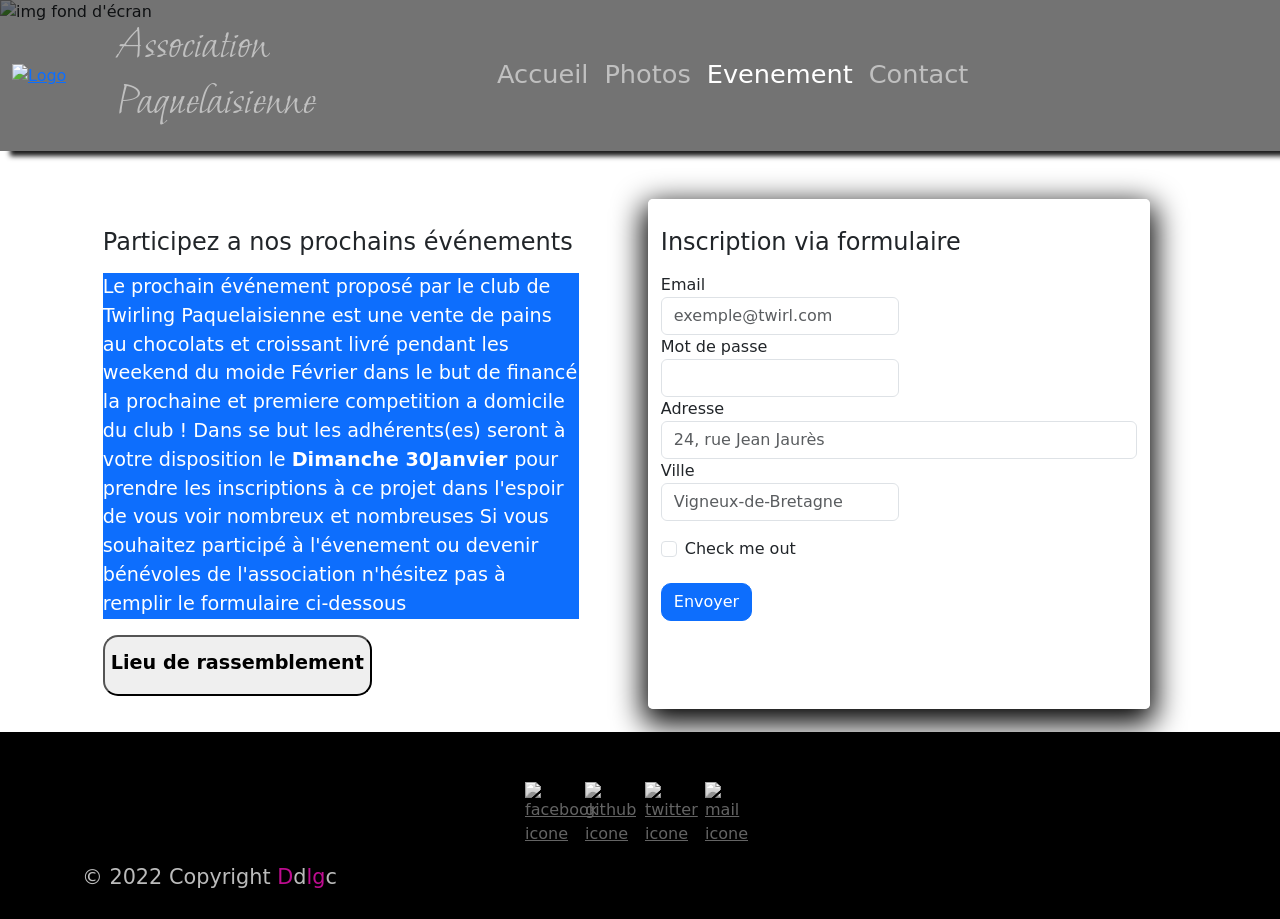
==== event.html @ 82bed1be "fix: link nav on different pages" ====
<!DOCTYPE html>
<html lang="fr">
<head>
    <meta charset="UTF-8">
    <meta http-equiv="X-UA-Compatible" content="IE=edge">
    <meta name="viewport" content="width=device-width, initial-scale=1.0">
    <link rel="stylesheet" href="style.css">
    <link rel="stylesheet" href="https://cdn.jsdelivr.net/npm/bootstrap@5.1.3/dist/css/bootstrap.min.css" integrity="sha384-1BmE4kWBq78iYhFldvKuhfTAU6auU8tT94WrHftjDbrCEXSU1oBoqyl2QvZ6jIW3" crossorigin="anonymous">
    <meta name="description" content="Site de l'association de Twirling Paqulaisienne, page évenement (Pour en savoir plus rejoignez-nous)">
    <title>Evenement Twirling Paquelaisienne</title>
</head>
<body><img src="./img/pexels-creative-house-12343 .jpg" class="imgFond" alt="img fond d'écran"> 

    <!--//////////////////////////NAVBAR//////////////////////////////////////  -->
  
<nav class="navbar navbar-expand-lg navbar-dark ">
  <div class="container-fluid">
      <a class="logo" href="index.html"><img src="./img/logo sans fond.png" width="75" height="75" alt="Logo" class="logo"></a>
      <div class="titre-nav col-4 ms-1">
        <h1 class="navbar-text">Association <br>Paquelaisienne</h1>
      </div>
          <button class="navbar-toggler" type="button" data-bs-toggle="collapse"  data-bs-target="#navbarNav" aria-controls="navbarNav" aria-expanded="false"aria-label="Toggle navigation">
        <span class="navbar-toggler-icon"></span> 
      </button>
      <div class="collapse navbar-collapse" id="navbarNav">
        <ul class="navbar-nav">
          <li class="nav-item">
            <a class="nav-link " aria-current="page" href="index.html">Accueil</a>
          </li>
          <li class="nav-item">
            <a class="nav-link " id="Photos" href="photos.html">Photos</a>
          </li>
          <li class="nav-item ">
            <a id="Evenement" class="nav-link active" href="event.html">Evenement</a>
          </li>
          <li class="nav-item">
            <a id="contact" href="#footer" data-after="Contact" class="nav-link">Contact</a>
          </li>
        </ul>
      </div>
  </div>
</nav>

    <!--/////////////////////////////DOUBLE CARD////////////////////////////////-->
    <!-- /////////////////////  CARD EVENT  //////////////////// -->

<div class="container">
  <div class="col card-right mt-5 mb-5">
    <h4 class="article d-flex mt-3 mb-3">Participez a nos prochains événements</h4>
    <p class="text-event">Le prochain événement proposé par le club de Twirling Paquelaisienne est une vente de pains au chocolats et croissant livré pendant les weekend du moide Février dans le but de financé la prochaine et premiere competition a domicile du club ! 
    Dans se but les adhérents(es) seront à votre disposition le <strong>Dimanche 30Janvier </strong> pour prendre les inscriptions à ce projet dans l'espoir de vous voir nombreux et nombreuses
    Si vous souhaitez participé  à l'évenement ou devenir bénévoles de l'association n'hésitez pas à remplir le formulaire ci-dessous </p>
    <button class="btn-carte"><a href="https://goo.gl/maps/pxhKuz7i8HqhYWy87"><p>
      Lieu de rassemblement</p></a></button>
  </div>
  
      <!-- /////////////////////  CARD FORMULAIRE  //////////////////// -->

  <card class="col card-form m-5 pb-5">
    <form name="contact" method="POST" data-netlify="true">
      <h4 class="article-form d-flex mt-3 mb-3">Inscription via formulaire</h4>
      <div class="form-row">
        <div class="form-group col-md-6">
        <label for="inputEmail">Email</label>
        <input type="email" class="form-control" id="inputEmail" placeholder="exemple@twirl.com">
      </div>
      <div class="form-group col-md-6">
        <label for="inputPassword">Mot de passe</label>
        <input type="password" class="form-control" id="inputPassword">
      </div>
    </div>
    <div class="form-group">
      <label for="inputAddress">Adresse</label>
      <input type="text" class="form-control" id="inputAddress" placeholder="24, rue Jean Jaurès">
    </div>
    <div class="form-row">
      <div class="form-group col-md-6">
        <label for="inputCity">Ville</label>
        <input type="text" class="form-control mb-3" id="inputCity" placeholder="Vigneux-de-Bretagne">
      </div>
    </div>
    <div class="form-group">
      <div class="form-check">
        <input class="form-check-input" type="checkbox" id="gridCheck">
        <label class="form-check-label" for="gridCheck">
          Check me out
        </label>
      </div>
    </div>
    <button type="submit" class="btn btn-primary">Envoyer</button>
  </form>
</card>
</div>
  
 <!--////////////////////////////// FOOTER /////////////////////////////// -->

<section id="footer">
  <div class="footer container">
    <div class="social-icon ">
        <div class="social-item">
            <a target="_blank" href="https://www.facebook.com/twirlingvigneux"><img src="https://img.icons8.com/bubbles/50/000000/facebook.png" alt="facebook icone"/></a>
        </div>
        <div class="social-item">
            <a target="_blank" href="https://github.com/DdLgc"><img src="https://img.icons8.com/color/48/000000/github--v1.png" alt="github icone"/></a>
        </div>
        <div class="social-item">
            <a href="#"><img src="./img/icons8-twitter-entouré-50.png" alt="twitter icone"/></a>
        </div>
        <div class="social-item">
            <a href="mailto:passiontwirling.vp@gmail.com"><span></span><img src="./img/icons8-mail-50.png" alt="mail icone"/></a>
        </div>
      </div class="copyright">
      <p> © 2022 Copyright <span>D</span>d<span>lg</span>c </p>
    </div>
  </div>
</section>

    <!-- bootstrap JS  -->
  <script src="https://cdn.jsdelivr.net/npm/bootstrap@5.1.3/dist/js/bootstrap.bundle.min.js" integrity="sha384-ka7Sk0Gln4gmtz2MlQnikT1wXgYsOg+OMhuP+IlRH9sENBO0LRn5q+8nbTov4+1p" crossorigin="anonymous"></script>
  <noscript>Attention votre javascript est désactivé, le site ne pourra pas fonctionner correctement</noscript>
</body>
</html>
---- style.css ----
@import url("https://fonts.googleapis.com/css2?family=Montserrat&display=swap");
@import url("https://fonts.googleapis.com/css2?family=Moon+Dance&display=swap");

:root {
  --color1: rgba(255, 255, 255, 0.733);
  --color2: rgba(213, 14, 162, 0.89);
  --color3: rgba(213, 14, 162, 0.08);
  --color4: black;
  --color5: linear-gradient(
    225deg,
    rgba(213, 14, 162, 0.0536415249693627) 0%,
    rgba(213, 14, 162, 1) 46%,
    rgba(213, 14, 162, 0) 100%
  );
}
html {
  height: 100%;
  padding: 0;
  margin: 0;
}
body {
  box-sizing: border-box;
  list-style: none;
  text-decoration: none;
  height: 100vh;
  min-height: 100%;
}
nav {
  height: auto;
  color: aliceblue;
  background-color: rgba(0, 0, 0, 0.55);
  box-shadow: 10px 5px 5px rgba(0, 0, 0, 0.9);
}
h1.navbar-text {
  padding-left: 1em;
  align-items: center;
  font-family: "moon dance", sans-serif;
}
a.nav-link:after {
  content: "";
  width: 0%;
  height: 2px;
  background: var(--color5);
  display: block;
  margin: auto;
  -webkit-transition: 0.5s;
  transition: 0.5s;
  color: var(--color5);
  transition: 0.7s ease;
}
a.nav-link:hover::after {
  width: 100%;
}
img.logo:hover {
  background: var(--color5);
  transition: 0.7s ease-in-out;
  border: 2px solid var(--color4);
}
h2.titre-description {
  font-size: 1.7rem;
  align-items: center;
}
.imgFond {
  z-index: -100;
  height: 100%;
  width: 100%;
  background-size: cover;
  position: fixed;
  max-width: 100vw;
}
div.presentation {
  border-radius: 10px;
  -webkit-box-shadow: 0px 4px 19px 1px rgba(0, 0, 0, 0.57);
  box-shadow: 0px 4px 19px 1px rgba(0, 0, 0, 0.57);
  min-height: 20%;
  font-size: 0.8rem;
  background: var(--color1);
}

.float-right {
  float: right;
}
.photocv {
  -webkit-box-shadow: 0px 10px 30px 5px #000000;
  box-shadow: 0px 10px 30px 5px #000000;
}
.container {
  margin-bottom: -50px;
  position: relative;
  display: flex;
  flex-wrap: wrap;
}
.col.card-left {
  border-radius: 5px;
  flex: 40%;
  background: no-repeat center/100% url(./img/fondarticle.jpg);
  margin: 0.5rem;
  padding: 0.8rem;
}
.col.card-left img {
  object-fit: fill;
}
div.card-right {
  object-fit: fill;
}
.col.card-form {
  border-radius: 5px;
  flex: 40%;
  background: var(--color1);
  margin: 0.5rem;
  padding: 0.8rem;
  -webkit-box-shadow: 0px 10px 30px 5px #000000;
  box-shadow: 0px 10px 30px 5px #000000;
}
div.card-right {
  border-radius: 5px;
  flex: 40%;
  background: no-repeat center/100% url(./img/croissant.jpg);
  margin: 0.5rem;
  padding: 0.8rem;
}
h3.article {
  color: white;
  justify-content: center;
  text-shadow:
    0 4px 0 #000000,
    0 0px 0 #000000;
}
button.btn {
  margin: 20px 10px 10px 0px;
  border-radius: 10px;
  position: relative;
}
button.btn.btn-secondary.event:hover {
  background: var(--color5);
  transition: 0.7s ease-in-out;
  border: 2px solid var(--color4);
}

/* //////////////////CAROUSEL ////////////// */

.gallery-wrapper {
  width: min(1100px, 92%);
  margin: 3rem auto;
}

#carouselControls {
  overflow: hidden;
  border-radius: 20px;
  background: rgba(0, 0, 0, 0.85);
  box-shadow: 0 12px 35px rgba(0, 0, 0, 0.45);
}

.carousel-inner {
  border-radius: 20px;
}

.carousel-item {
  height: 70vh;
  min-height: 450px;
  max-height: 750px;
}

.gallery-img {
  width: 100%;
  height: 100%;
  display: block;
  object-fit: contain;
  object-position: center;
}

.carousel-control-prev,
.carousel-control-next {
  width: 10%;
}

/* //////////////////EVENT ////////////// */

p.text-event {
  color: white;
  background: #0d6efd;
}
button.btn-carte {
  padding-top: 12px;
  border-radius: 15px;
}
button p {
  font-weight: 600;
  color: black;
}
button a {
  text-decoration: none;
}
button.btn-carte:hover {
  background: var(--color5);
  transition: 0.7s ease-in-out;
  border: 2px solid var(--color4);
}
h3.article-form {
  color: #0d6efd;
}
/* //////////////////FOOTER ////////////// */

div.footer.container-fluid {
  position: fixed;
  bottom: 0;
  background: var(--color4);
}
section#footer {
  background: var(--color4);
  margin-top: 25px;
}
#footer .footer {
  min-height: 150px;
  flex-direction: column;
  padding-top: 50px;
  padding-bottom: 10px;
}
#footer h2 {
  color: var(--color1);
  font-weight: 500;
  font-size: 1.8rem;
  letter-spacing: 0.1rem;
  margin-top: 10px;
  margin-bottom: 10px;
}
#footer .social-icon {
  display: flex;
  justify-content: center;
  margin-bottom: 30px;
}
#footer .social-item {
  height: 50px;
  width: 50px;
  margin: 0 5px;
}
#footer .social-item img {
  filter: grayscale(1);
  transition: 0.3 ease filter;
}
#footer .social-item:hover img {
  filter: grayscale(0);
}
#footer p {
  color: var(--color1);
  font-size: 1.3rem;
}
#footer p span {
  color: var(--color2);
}
#footer a span {
  display: none;
}

/* /////////  MEDIA QUERRIES text /////// */

@media only screen and (max-width: 2100px) {
  body,
  p {
    font-size: 1.4rem;
  }
  h1.navbar-text {
    font-size: 2.1rem;
  }
  h2.titre-description {
    font-size: 2.1rem;
  }
  h3.article {
    font-size: 2rem;
  }
  a.nav-link {
    font-size: 2rem;
  }
}
@media only screen and (max-width: 1800px) {
  body,
  p {
    font-size: 1.2rem;
  }
  h1.navbar-text {
    font-size: 2.9rem;
  }
  h2.titre-description {
    font-size: 1.8rem;
  }
  h3.article {
    font-size: 1.6rem;
  }
  a.nav-link {
    font-size: 1.6rem;
  }
}
@media only screen and (max-width: 1200px) {
  body,
  p {
    font-size: 1rem;
  }
  h1.navbar-text {
    font-size: 2.1rem;
  }
  h2.titre-description {
    font-size: 1.3rem;
  }
  h3.article {
    font-size: 1.2rem;
  }
  a.nav-link {
    font-size: 1.2rem;
  }
}
@media only screen and (max-width: 767px) {
  body,
  p {
    font-size: 0.8rem;
  }
  h1.navbar-text {
    font-size: 2.1rem;
  }
  h2.titre-description {
    font-size: 1.1rem;
  }
  h3.article {
    font-size: 1rem;
  }
}
@media only screen and (max-width: 264px) {
  body,
  p {
    font-size: 0.7rem;
  }
  h1.navbar-text {
    font-size: 2.1rem;
  }
  h2.titre-description {
    font-size: 1rem;
  }
  h3.article {
    font-size: 0.9rem;
  }
}

/* /////////  MEDIA QUERRIES display  /////// */

@media only screen and (max-width: 1800px) {
  .carte {
    height: 800px;
    width: 600px;
  }
}
@media only screen and (max-width: 1200px) {
  .carte {
    height: 650px;
    width: 450px;
  }
}
@media only screen and (max-width: 767px) {
  .carte {
    height: 500px;
    width: 300px;
  }
}
@media only screen and (max-width: 264px) {
  .carte {
    height: 150px;
    width: 150px;
  }
}
@media screen and (max-width: 600px) {
  .container {
    flex-direction: column;
  }
}
@media screen and (max-width: 470px) {
  .logo {
    display: none;
  }
}
@media screen and (max-width: 991px) {
  a.nav-link:hover {
    border: var(--color5);
  }
}
@media screen and (max-width: 991px) {
  a.nav-link:hover::after {
    /* width: 30%;
    position: absolute;
    left: auto; */
    display: none;
  }
}

@media screen and (max-width: 768px) {
  .gallery-wrapper {
    width: 94%;
    margin: 2rem auto;
  }

  .carousel-item {
    height: 55vh;
    min-height: 320px;
  }
}

@media screen and (max-width: 480px) {
  .carousel-item {
    height: 420px;
    min-height: initial;
  }
}

/* /////////  MEDIA QUERRIES button  /////// */

@media (min-width: 248px) and (max-width: 992px) {
  button.btn {
    margin-left: auto;
    padding: 4px 9px;
    font-size: 70%;
    line-height: 1.2;
  }
}
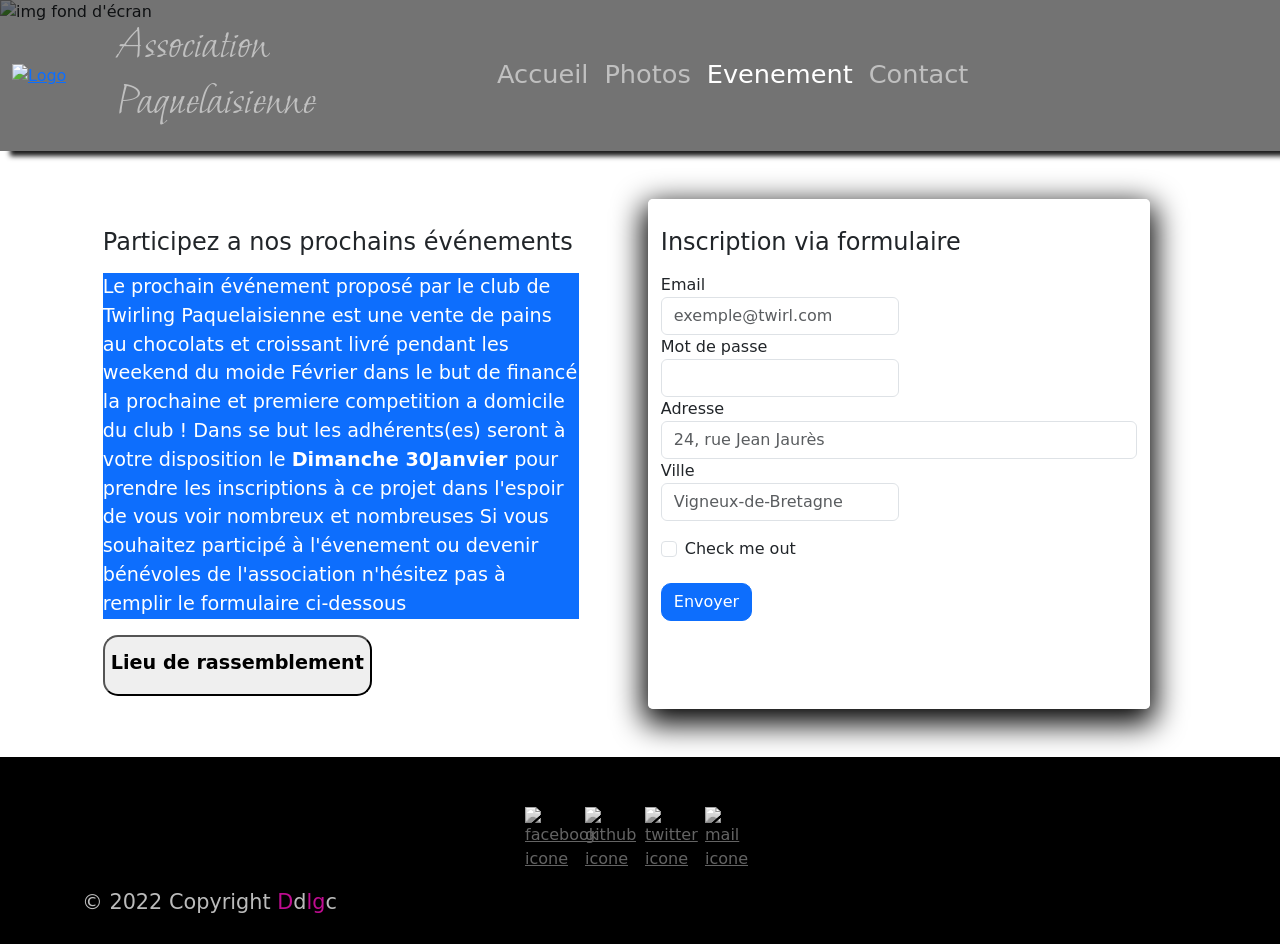
==== commit 729631ac: "fix: improve page layout and footer positioning" ====
--- a/event.html
+++ b/event.html
@@ -1,26 +1,32 @@
 <!DOCTYPE html>
 <html lang="fr">
+
 <head>
-    <meta charset="UTF-8">
-    <meta http-equiv="X-UA-Compatible" content="IE=edge">
-    <meta name="viewport" content="width=device-width, initial-scale=1.0">
-    <link rel="stylesheet" href="style.css">
-    <link rel="stylesheet" href="https://cdn.jsdelivr.net/npm/bootstrap@5.1.3/dist/css/bootstrap.min.css" integrity="sha384-1BmE4kWBq78iYhFldvKuhfTAU6auU8tT94WrHftjDbrCEXSU1oBoqyl2QvZ6jIW3" crossorigin="anonymous">
-    <meta name="description" content="Site de l'association de Twirling Paqulaisienne, page évenement (Pour en savoir plus rejoignez-nous)">
-    <title>Evenement Twirling Paquelaisienne</title>
+  <meta charset="UTF-8">
+  <meta http-equiv="X-UA-Compatible" content="IE=edge">
+  <meta name="viewport" content="width=device-width, initial-scale=1.0">
+  <link rel="stylesheet" href="style.css">
+  <link rel="stylesheet" href="https://cdn.jsdelivr.net/npm/bootstrap@5.1.3/dist/css/bootstrap.min.css"
+    integrity="sha384-1BmE4kWBq78iYhFldvKuhfTAU6auU8tT94WrHftjDbrCEXSU1oBoqyl2QvZ6jIW3" crossorigin="anonymous">
+  <meta name="description"
+    content="Site de l'association de Twirling Paqulaisienne, page évenement (Pour en savoir plus rejoignez-nous)">
+  <title>Evenement Twirling Paquelaisienne</title>
 </head>
-<body><img src="./img/pexels-creative-house-12343 .jpg" class="imgFond" alt="img fond d'écran"> 
 
-    <!--//////////////////////////NAVBAR//////////////////////////////////////  -->
-  
-<nav class="navbar navbar-expand-lg navbar-dark ">
-  <div class="container-fluid">
-      <a class="logo" href="index.html"><img src="./img/logo sans fond.png" width="75" height="75" alt="Logo" class="logo"></a>
+<body><img src="./img/pexels-creative-house-12343 .jpg" class="imgFond" alt="img fond d'écran">
+
+  <!--//////////////////////////NAVBAR//////////////////////////////////////  -->
+
+  <nav class="navbar navbar-expand-lg navbar-dark ">
+    <div class="container-fluid">
+      <a class="logo" href="index.html"><img src="./img/logo sans fond.png" width="75" height="75" alt="Logo"
+          class="logo"></a>
       <div class="titre-nav col-4 ms-1">
         <h1 class="navbar-text">Association <br>Paquelaisienne</h1>
       </div>
-          <button class="navbar-toggler" type="button" data-bs-toggle="collapse"  data-bs-target="#navbarNav" aria-controls="navbarNav" aria-expanded="false"aria-label="Toggle navigation">
-        <span class="navbar-toggler-icon"></span> 
+      <button class="navbar-toggler" type="button" data-bs-toggle="collapse" data-bs-target="#navbarNav"
+        aria-controls="navbarNav" aria-expanded="false" aria-label="Toggle navigation">
+        <span class="navbar-toggler-icon"></span>
       </button>
       <div class="collapse navbar-collapse" id="navbarNav">
         <ul class="navbar-nav">
@@ -38,85 +44,99 @@
           </li>
         </ul>
       </div>
-  </div>
-</nav>
+    </div>
+  </nav>
 
-    <!--/////////////////////////////DOUBLE CARD////////////////////////////////-->
-    <!-- /////////////////////  CARD EVENT  //////////////////// -->
+  <!--/////////////////////////////DOUBLE CARD////////////////////////////////-->
+  <!-- /////////////////////  CARD EVENT  //////////////////// -->
+  <main>
 
-<div class="container">
-  <div class="col card-right mt-5 mb-5">
-    <h4 class="article d-flex mt-3 mb-3">Participez a nos prochains événements</h4>
-    <p class="text-event">Le prochain événement proposé par le club de Twirling Paquelaisienne est une vente de pains au chocolats et croissant livré pendant les weekend du moide Février dans le but de financé la prochaine et premiere competition a domicile du club ! 
-    Dans se but les adhérents(es) seront à votre disposition le <strong>Dimanche 30Janvier </strong> pour prendre les inscriptions à ce projet dans l'espoir de vous voir nombreux et nombreuses
-    Si vous souhaitez participé  à l'évenement ou devenir bénévoles de l'association n'hésitez pas à remplir le formulaire ci-dessous </p>
-    <button class="btn-carte"><a href="https://goo.gl/maps/pxhKuz7i8HqhYWy87"><p>
-      Lieu de rassemblement</p></a></button>
-  </div>
-  
+    <div class="container">
+      <div class="col card-right mt-5 mb-5">
+        <h4 class="article d-flex mt-3 mb-3">Participez a nos prochains événements</h4>
+        <p class="text-event">Le prochain événement proposé par le club de Twirling Paquelaisienne est une vente de
+          pains au chocolats et croissant livré pendant les weekend du moide Février dans le but de financé la prochaine
+          et premiere competition a domicile du club !
+          Dans se but les adhérents(es) seront à votre disposition le <strong>Dimanche 30Janvier </strong> pour prendre
+          les inscriptions à ce projet dans l'espoir de vous voir nombreux et nombreuses
+          Si vous souhaitez participé à l'évenement ou devenir bénévoles de l'association n'hésitez pas à remplir le
+          formulaire ci-dessous </p>
+        <button class="btn-carte"><a href="https://goo.gl/maps/pxhKuz7i8HqhYWy87">
+            <p>
+              Lieu de rassemblement</p>
+          </a></button>
+      </div>
+
       <!-- /////////////////////  CARD FORMULAIRE  //////////////////// -->
 
-  <card class="col card-form m-5 pb-5">
-    <form name="contact" method="POST" data-netlify="true">
-      <h4 class="article-form d-flex mt-3 mb-3">Inscription via formulaire</h4>
-      <div class="form-row">
-        <div class="form-group col-md-6">
-        <label for="inputEmail">Email</label>
-        <input type="email" class="form-control" id="inputEmail" placeholder="exemple@twirl.com">
-      </div>
-      <div class="form-group col-md-6">
-        <label for="inputPassword">Mot de passe</label>
-        <input type="password" class="form-control" id="inputPassword">
-      </div>
+      <card class="col card-form m-5 pb-5">
+        <form name="contact" method="POST" data-netlify="true">
+          <h4 class="article-form d-flex mt-3 mb-3">Inscription via formulaire</h4>
+          <div class="form-row">
+            <div class="form-group col-md-6">
+              <label for="inputEmail">Email</label>
+              <input type="email" class="form-control" id="inputEmail" placeholder="exemple@twirl.com">
+            </div>
+            <div class="form-group col-md-6">
+              <label for="inputPassword">Mot de passe</label>
+              <input type="password" class="form-control" id="inputPassword">
+            </div>
+          </div>
+          <div class="form-group">
+            <label for="inputAddress">Adresse</label>
+            <input type="text" class="form-control" id="inputAddress" placeholder="24, rue Jean Jaurès">
+          </div>
+          <div class="form-row">
+            <div class="form-group col-md-6">
+              <label for="inputCity">Ville</label>
+              <input type="text" class="form-control mb-3" id="inputCity" placeholder="Vigneux-de-Bretagne">
+            </div>
+          </div>
+          <div class="form-group">
+            <div class="form-check">
+              <input class="form-check-input" type="checkbox" id="gridCheck">
+              <label class="form-check-label" for="gridCheck">
+                Check me out
+              </label>
+            </div>
+          </div>
+          <button type="submit" class="btn btn-primary">Envoyer</button>
+        </form>
+      </card>
     </div>
-    <div class="form-group">
-      <label for="inputAddress">Adresse</label>
-      <input type="text" class="form-control" id="inputAddress" placeholder="24, rue Jean Jaurès">
-    </div>
-    <div class="form-row">
-      <div class="form-group col-md-6">
-        <label for="inputCity">Ville</label>
-        <input type="text" class="form-control mb-3" id="inputCity" placeholder="Vigneux-de-Bretagne">
-      </div>
-    </div>
-    <div class="form-group">
-      <div class="form-check">
-        <input class="form-check-input" type="checkbox" id="gridCheck">
-        <label class="form-check-label" for="gridCheck">
-          Check me out
-        </label>
-      </div>
-    </div>
-    <button type="submit" class="btn btn-primary">Envoyer</button>
-  </form>
-</card>
-</div>
-  
- <!--////////////////////////////// FOOTER /////////////////////////////// -->
+  </main>
 
-<section id="footer">
-  <div class="footer container">
-    <div class="social-icon ">
+  <!--////////////////////////////// FOOTER /////////////////////////////// -->
+
+  <section id="footer">
+    <div class="footer container">
+      <div class="social-icon ">
         <div class="social-item">
-            <a target="_blank" href="https://www.facebook.com/twirlingvigneux"><img src="https://img.icons8.com/bubbles/50/000000/facebook.png" alt="facebook icone"/></a>
+          <a target="_blank" href="https://www.facebook.com/twirlingvigneux"><img
+              src="https://img.icons8.com/bubbles/50/000000/facebook.png" alt="facebook icone" /></a>
         </div>
         <div class="social-item">
-            <a target="_blank" href="https://github.com/DdLgc"><img src="https://img.icons8.com/color/48/000000/github--v1.png" alt="github icone"/></a>
+          <a target="_blank" href="https://github.com/DdLgc"><img
+              src="https://img.icons8.com/color/48/000000/github--v1.png" alt="github icone" /></a>
         </div>
         <div class="social-item">
-            <a href="#"><img src="./img/icons8-twitter-entouré-50.png" alt="twitter icone"/></a>
+          <a href="#"><img src="./img/icons8-twitter-entouré-50.png" alt="twitter icone" /></a>
         </div>
         <div class="social-item">
-            <a href="mailto:passiontwirling.vp@gmail.com"><span></span><img src="./img/icons8-mail-50.png" alt="mail icone"/></a>
+          <a href="mailto:passiontwirling.vp@gmail.com"><span></span><img src="./img/icons8-mail-50.png"
+              alt="mail icone" /></a>
         </div>
       </div class="copyright">
       <p> © 2022 Copyright <span>D</span>d<span>lg</span>c </p>
     </div>
-  </div>
-</section>
+    </div>
+  </section>
 
-    <!-- bootstrap JS  -->
-  <script src="https://cdn.jsdelivr.net/npm/bootstrap@5.1.3/dist/js/bootstrap.bundle.min.js" integrity="sha384-ka7Sk0Gln4gmtz2MlQnikT1wXgYsOg+OMhuP+IlRH9sENBO0LRn5q+8nbTov4+1p" crossorigin="anonymous"></script>
+  <!-- bootstrap JS  -->
+  <script src="https://cdn.jsdelivr.net/npm/bootstrap@5.1.3/dist/js/bootstrap.bundle.min.js"
+    integrity="sha384-ka7Sk0Gln4gmtz2MlQnikT1wXgYsOg+OMhuP+IlRH9sENBO0LRn5q+8nbTov4+1p"
+    crossorigin="anonymous"></script>
   <noscript>Attention votre javascript est désactivé, le site ne pourra pas fonctionner correctement</noscript>
 </body>
+
 </html>
--- a/style.css
+++ b/style.css
@@ -13,17 +13,21 @@
     rgba(213, 14, 162, 0) 100%
   );
 }
-html {
-  height: 100%;
+html,
+body {
+  min-height: 100%;
+  margin: 0;
   padding: 0;
-  margin: 0;
-}
+}
+
 body {
+  min-height: 100vh;
+  display: flex;
+  flex-direction: column;
   box-sizing: border-box;
-  list-style: none;
-  text-decoration: none;
-  height: 100vh;
-  min-height: 100%;
+}
+main {
+  flex: 1;
 }
 nav {
   height: auto;
@@ -85,7 +89,6 @@
   box-shadow: 0px 10px 30px 5px #000000;
 }
 .container {
-  margin-bottom: -50px;
   position: relative;
   display: flex;
   flex-wrap: wrap;
@@ -201,14 +204,9 @@
 }
 /* //////////////////FOOTER ////////////// */
 
-div.footer.container-fluid {
-  position: fixed;
-  bottom: 0;
+section#footer {
+  margin-top: auto;
   background: var(--color4);
-}
-section#footer {
-  background: var(--color4);
-  margin-top: 25px;
 }
 #footer .footer {
   min-height: 150px;
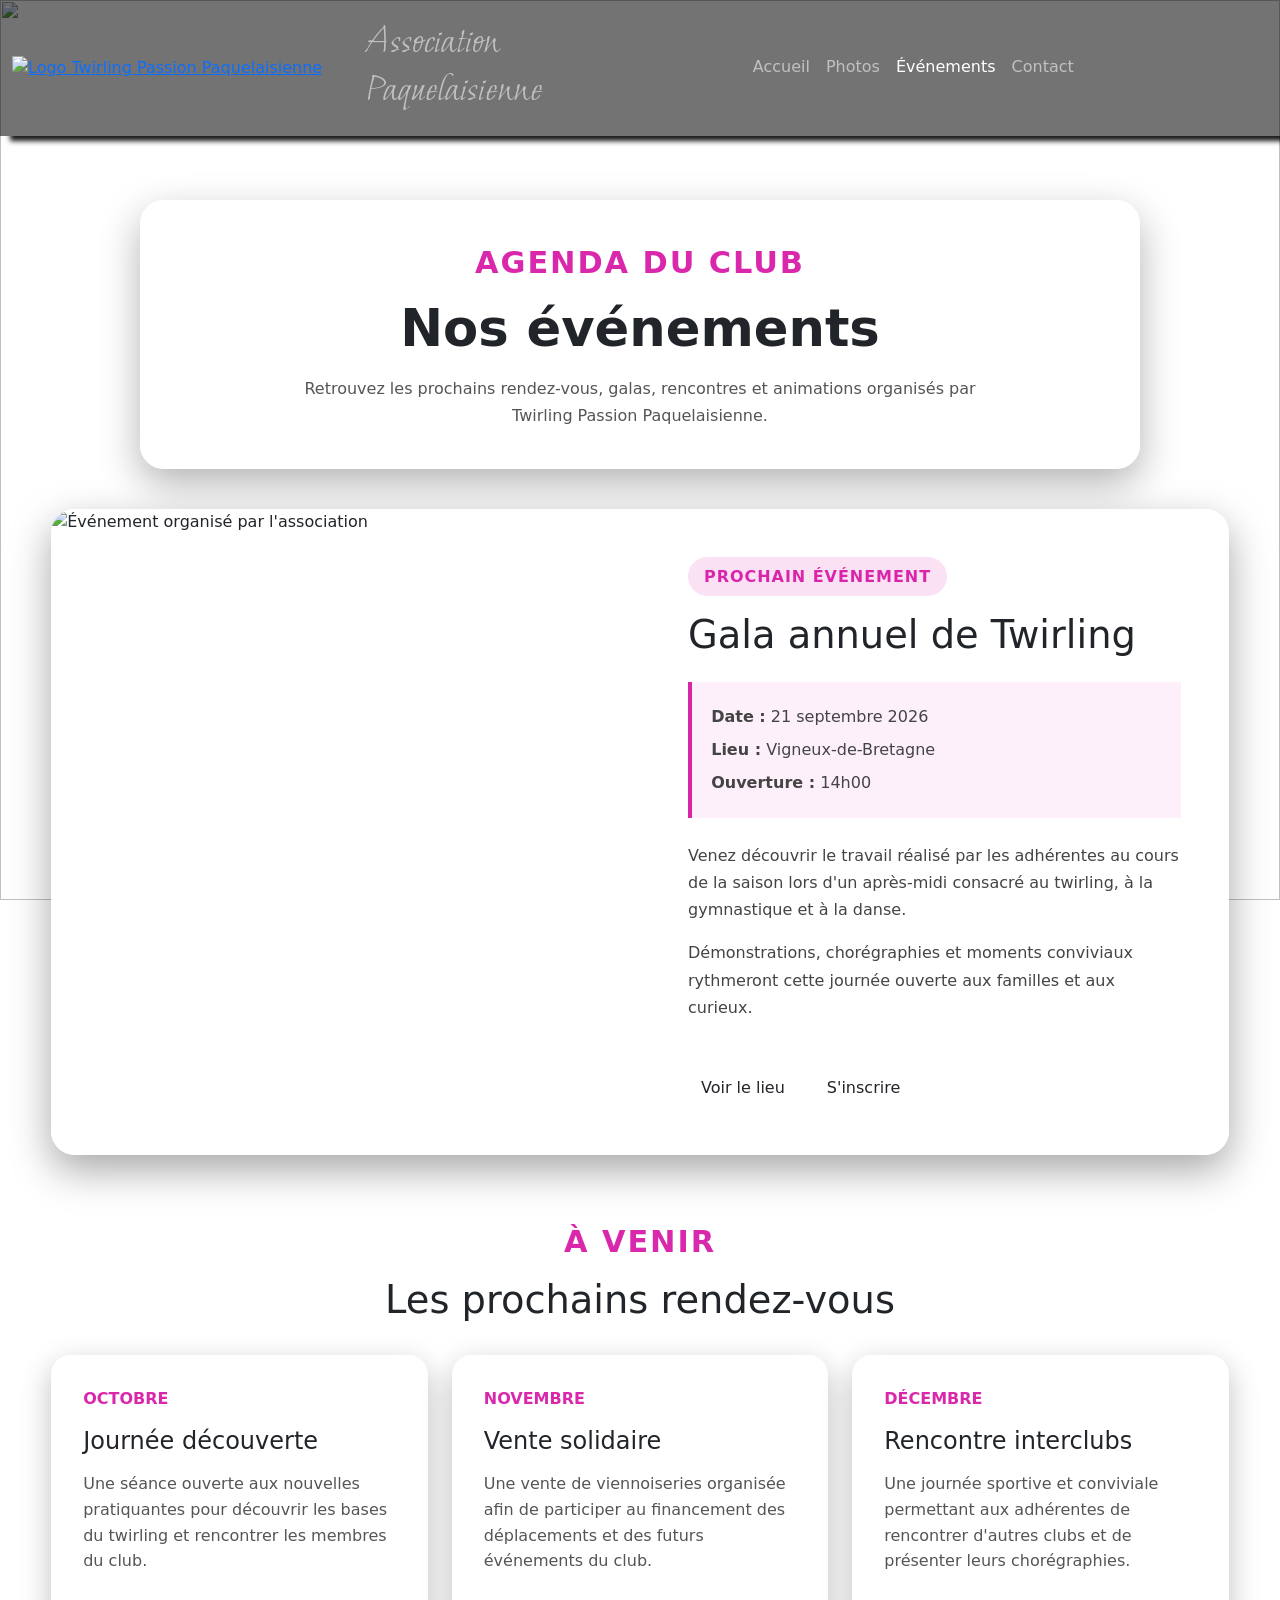
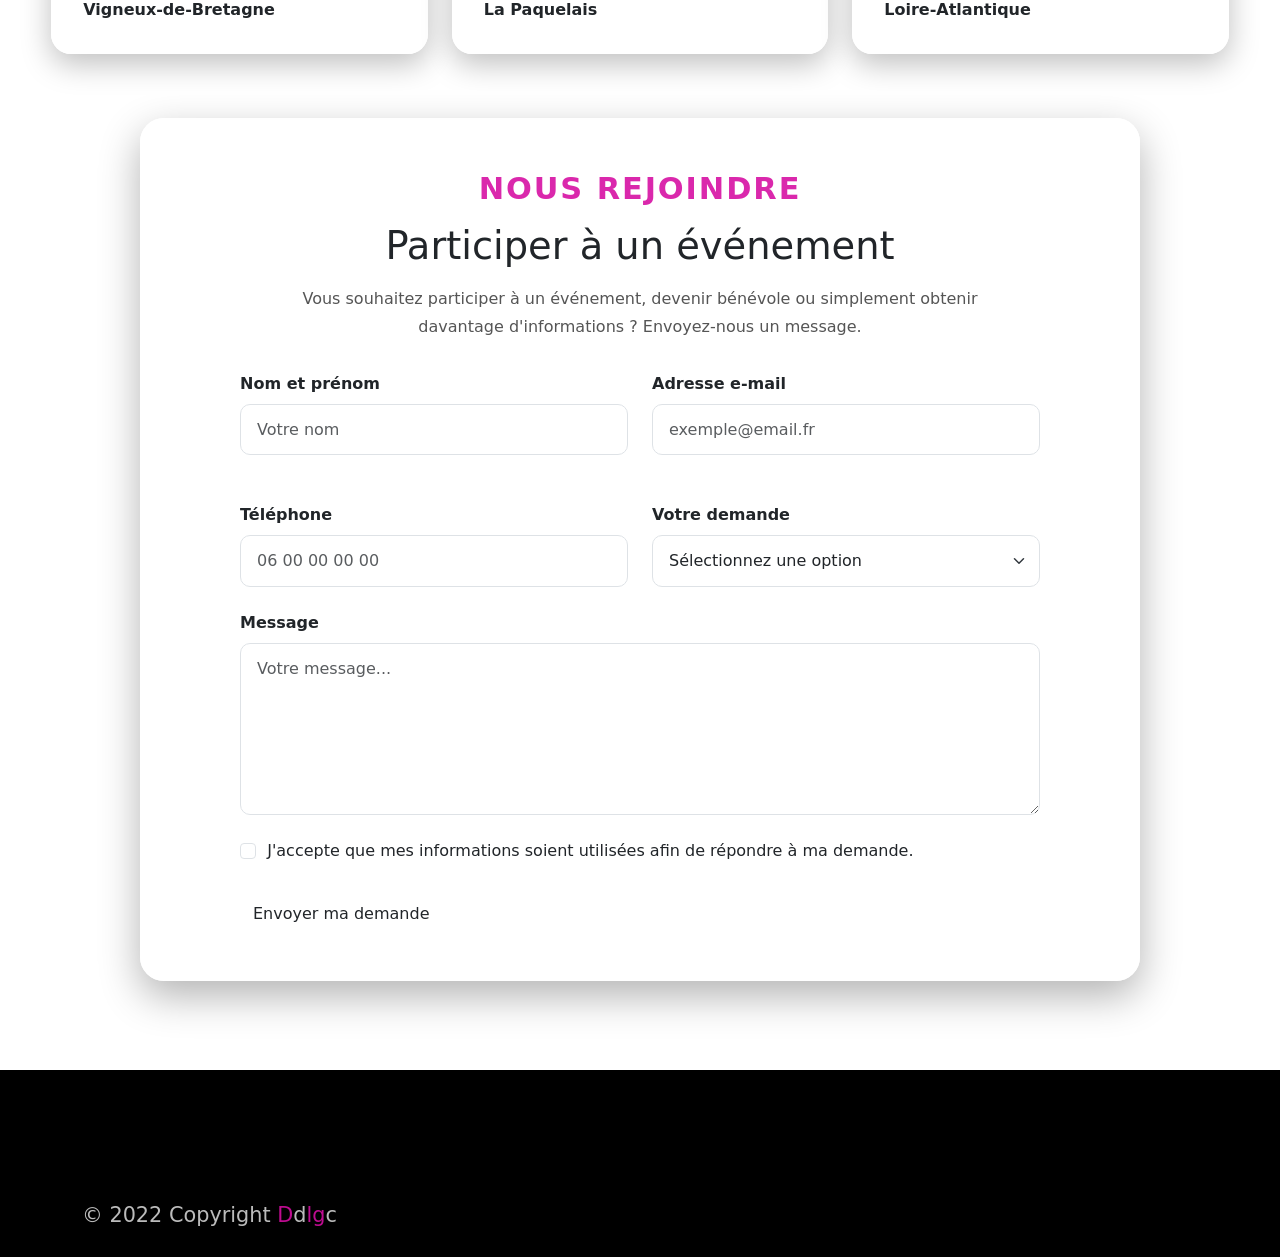
==== commit b5641fea: "style: modernize events page & registration" ====
--- a/event.html
+++ b/event.html
@@ -6,137 +6,135 @@
   <meta http-equiv="X-UA-Compatible" content="IE=edge">
   <meta name="viewport" content="width=device-width, initial-scale=1.0">
   <link rel="stylesheet" href="style.css">
-  <link rel="stylesheet" href="https://cdn.jsdelivr.net/npm/bootstrap@5.1.3/dist/css/bootstrap.min.css"
+  <link href="https://cdn.jsdelivr.net/npm/bootstrap@5.1.3/dist/css/bootstrap.min.css" rel="stylesheet"
     integrity="sha384-1BmE4kWBq78iYhFldvKuhfTAU6auU8tT94WrHftjDbrCEXSU1oBoqyl2QvZ6jIW3" crossorigin="anonymous">
   <meta name="description"
-    content="Site de l'association de Twirling Paqulaisienne, page évenement (Pour en savoir plus rejoignez-nous)">
-  <title>Evenement Twirling Paquelaisienne</title>
+    content="Découvrez les événements, galas et rencontres organisés par l'association Twirling Passion Paquelaisienne.">
+  <title>Événements | Twirling Passion Paquelaisienne</title>
 </head>
 
-<body><img src="./img/pexels-creative-house-12343 .jpg" class="imgFond" alt="img fond d'écran">
-
-  <!--//////////////////////////NAVBAR//////////////////////////////////////  -->
-
-  <nav class="navbar navbar-expand-lg navbar-dark ">
-    <div class="container-fluid">
-      <a class="logo" href="index.html"><img src="./img/logo sans fond.png" width="75" height="75" alt="Logo"
-          class="logo"></a>
+<body> <img src="./img/pexels-creative-house-12343 .jpg" class="imgFond" alt="">
+  <!-- ========================= NAVBAR ========================== -->
+  <nav class="navbar navbar-expand-lg navbar-dark">
+    <div class="container-fluid"> <a class="logo" href="index.html"> <img src="./img/logo sans fond.png" width="75"
+          height="75" alt="Logo Twirling Passion Paquelaisienne" class="logo"> </a>
       <div class="titre-nav col-4 ms-1">
-        <h1 class="navbar-text">Association <br>Paquelaisienne</h1>
-      </div>
-      <button class="navbar-toggler" type="button" data-bs-toggle="collapse" data-bs-target="#navbarNav"
-        aria-controls="navbarNav" aria-expanded="false" aria-label="Toggle navigation">
-        <span class="navbar-toggler-icon"></span>
-      </button>
+        <h1 class="navbar-text"> Association <br> Paquelaisienne </h1>
+      </div> <button class="navbar-toggler" type="button" data-bs-toggle="collapse" data-bs-target="#navbarNav"
+        aria-controls="navbarNav" aria-expanded="false" aria-label="Ouvrir le menu de navigation"> <span
+          class="navbar-toggler-icon"></span> </button>
       <div class="collapse navbar-collapse" id="navbarNav">
         <ul class="navbar-nav">
-          <li class="nav-item">
-            <a class="nav-link " aria-current="page" href="index.html">Accueil</a>
-          </li>
-          <li class="nav-item">
-            <a class="nav-link " id="Photos" href="photos.html">Photos</a>
-          </li>
-          <li class="nav-item ">
-            <a id="Evenement" class="nav-link active" href="event.html">Evenement</a>
-          </li>
-          <li class="nav-item">
-            <a id="contact" href="#footer" data-after="Contact" class="nav-link">Contact</a>
-          </li>
+          <li class="nav-item"> <a class="nav-link" href="index.html"> Accueil </a> </li>
+          <li class="nav-item"> <a class="nav-link" id="Photos" href="photos.html"> Photos </a> </li>
+          <li class="nav-item"> <a id="Evenement" class="nav-link active" aria-current="page" href="event.html">
+              Événements </a> </li>
+          <li class="nav-item"> <a id="contact" href="#footer" class="nav-link"> Contact </a> </li>
         </ul>
       </div>
     </div>
-  </nav>
-
-  <!--/////////////////////////////DOUBLE CARD////////////////////////////////-->
-  <!-- /////////////////////  CARD EVENT  //////////////////// -->
-  <main>
-
-    <div class="container">
-      <div class="col card-right mt-5 mb-5">
-        <h4 class="article d-flex mt-3 mb-3">Participez a nos prochains événements</h4>
-        <p class="text-event">Le prochain événement proposé par le club de Twirling Paquelaisienne est une vente de
-          pains au chocolats et croissant livré pendant les weekend du moide Février dans le but de financé la prochaine
-          et premiere competition a domicile du club !
-          Dans se but les adhérents(es) seront à votre disposition le <strong>Dimanche 30Janvier </strong> pour prendre
-          les inscriptions à ce projet dans l'espoir de vous voir nombreux et nombreuses
-          Si vous souhaitez participé à l'évenement ou devenir bénévoles de l'association n'hésitez pas à remplir le
-          formulaire ci-dessous </p>
-        <button class="btn-carte"><a href="https://goo.gl/maps/pxhKuz7i8HqhYWy87">
-            <p>
-              Lieu de rassemblement</p>
-          </a></button>
+  </nav> <!-- ========================= CONTENU PRINCIPAL ========================== -->
+  <main class="event-page"> <!-- ========================= INTRODUCTION ========================== -->
+    <section class="event-intro"> <span class="presentation-label"> Agenda du club </span>
+      <h2> Nos événements </h2>
+      <p> Retrouvez les prochains rendez-vous, galas, rencontres et animations organisés par Twirling Passion
+        Paquelaisienne. </p>
+    </section> <!-- ========================= ÉVÉNEMENT PRINCIPAL ========================== -->
+    <section class="featured-event">
+      <div class="featured-event-image"> <img src="./img/croissant.jpg" alt="Événement organisé par l'association">
       </div>
-
-      <!-- /////////////////////  CARD FORMULAIRE  //////////////////// -->
-
-      <card class="col card-form m-5 pb-5">
-        <form name="contact" method="POST" data-netlify="true">
-          <h4 class="article-form d-flex mt-3 mb-3">Inscription via formulaire</h4>
-          <div class="form-row">
-            <div class="form-group col-md-6">
-              <label for="inputEmail">Email</label>
-              <input type="email" class="form-control" id="inputEmail" placeholder="exemple@twirl.com">
-            </div>
-            <div class="form-group col-md-6">
-              <label for="inputPassword">Mot de passe</label>
-              <input type="password" class="form-control" id="inputPassword">
-            </div>
-          </div>
-          <div class="form-group">
-            <label for="inputAddress">Adresse</label>
-            <input type="text" class="form-control" id="inputAddress" placeholder="24, rue Jean Jaurès">
-          </div>
-          <div class="form-row">
-            <div class="form-group col-md-6">
-              <label for="inputCity">Ville</label>
-              <input type="text" class="form-control mb-3" id="inputCity" placeholder="Vigneux-de-Bretagne">
-            </div>
-          </div>
-          <div class="form-group">
-            <div class="form-check">
-              <input class="form-check-input" type="checkbox" id="gridCheck">
-              <label class="form-check-label" for="gridCheck">
-                Check me out
-              </label>
-            </div>
-          </div>
-          <button type="submit" class="btn btn-primary">Envoyer</button>
-        </form>
-      </card>
+      <div class="featured-event-content"> <span class="event-badge"> Prochain événement </span>
+        <h2> Gala annuel de Twirling </h2>
+        <div class="event-info">
+          <p> <strong>Date :</strong> 21 septembre 2026 </p>
+          <p> <strong>Lieu :</strong> Vigneux-de-Bretagne </p>
+          <p> <strong>Ouverture :</strong> 14h00 </p>
+        </div>
+        <p> Venez découvrir le travail réalisé par les adhérentes au cours de la saison lors d'un après-midi consacré au
+          twirling, à la gymnastique et à la danse. </p>
+        <p> Démonstrations, chorégraphies et moments conviviaux rythmeront cette journée ouverte aux familles et aux
+          curieux. </p>
+        <div class="event-actions"> <a href="https://goo.gl/maps/pxhKuz7i8HqhYWy87" target="_blank"
+            rel="noopener noreferrer" class="btn btn-event-secondary"> Voir le lieu </a> <a href="#event-form"
+            class="btn btn-home"> S'inscrire </a> </div>
+      </div>
+    </section> <!-- ========================= AUTRES ÉVÉNEMENTS ========================== -->
+    <section class="upcoming-events">
+      <div class="section-heading"> <span class="presentation-label"> À venir </span>
+        <h2> Les prochains rendez-vous </h2>
+      </div>
+      <div class="event-grid"> <!-- ÉVÉNEMENT 1 -->
+        <article class="event-small-card"> <span class="event-date"> Octobre </span>
+          <h3> Journée découverte </h3>
+          <p> Une séance ouverte aux nouvelles pratiquantes pour découvrir les bases du twirling et rencontrer les
+            membres du club. </p> <span class="event-location"> Vigneux-de-Bretagne </span>
+        </article> <!-- ÉVÉNEMENT 2 -->
+        <article class="event-small-card"> <span class="event-date"> Novembre </span>
+          <h3> Vente solidaire </h3>
+          <p> Une vente de viennoiseries organisée afin de participer au financement des déplacements et des futurs
+            événements du club. </p> <span class="event-location"> La Paquelais </span>
+        </article> <!-- ÉVÉNEMENT 3 -->
+        <article class="event-small-card"> <span class="event-date"> Décembre </span>
+          <h3> Rencontre interclubs </h3>
+          <p> Une journée sportive et conviviale permettant aux adhérentes de rencontrer d'autres clubs et de présenter
+            leurs chorégraphies. </p> <span class="event-location"> Loire-Atlantique </span>
+        </article>
+      </div>
+    </section> <!-- ========================= FORMULAIRE ========================== -->
+    <section class="event-form-section" id="event-form">
+      <div class="event-form-intro"> <span class="presentation-label"> Nous rejoindre </span>
+        <h2> Participer à un événement </h2>
+        <p> Vous souhaitez participer à un événement, devenir bénévole ou simplement obtenir davantage d'informations ?
+          Envoyez-nous un message. </p>
+      </div>
+      <form class="event-form" name="event-contact" method="POST" data-netlify="true"> <input type="hidden"
+          name="form-name" value="event-contact">
+        <div class="form-grid">
+          <div class="form-field"> <label for="name"> Nom et prénom </label> <input type="text" id="name" name="name"
+              class="form-control" placeholder="Votre nom" required> </div>
+          <div class="form-field"> <label for="email"> Adresse e-mail </label> <input type="email" id="email"
+              name="email" class="form-control" placeholder="exemple@email.fr" required> </div>
+          <div class="form-field"> <label for="phone"> Téléphone </label> <input type="tel" id="phone" name="phone"
+              class="form-control" placeholder="06 00 00 00 00"> </div>
+          <div class="form-field"> <label for="request"> Votre demande </label> <select id="request" name="request"
+              class="form-select" required>
+              <option value="" selected disabled> Sélectionnez une option </option>
+              <option value="participation"> Participer à un événement </option>
+              <option value="benevolat"> Devenir bénévole </option>
+              <option value="inscription"> Découvrir le club </option>
+              <option value="information"> Demander des informations </option>
+            </select> </div>
+        </div>
+        <div class="form-field"> <label for="message"> Message </label> <textarea id="message" name="message"
+            class="form-control" rows="6" placeholder="Votre message..." required></textarea> </div>
+        <div class="form-consent"> <input class="form-check-input" type="checkbox" id="consent" name="consent" required>
+          <label class="form-check-label" for="consent"> J'accepte que mes informations soient utilisées afin de
+            répondre à ma demande. </label> </div> <button type="submit" class="btn btn-home"> Envoyer ma demande
+        </button>
+      </form>
+    </section>
+  </main> <!-- ========================= FOOTER ========================== -->
+  <footer id="footer">
+    <div class="footer container">
+      <div class="social-icon">
+        <div class="social-item"> <a target="_blank" rel="noopener noreferrer"
+            href="https://www.facebook.com/twirlingvigneux" aria-label="Facebook"> <img
+              src="https://img.icons8.com/bubbles/50/000000/facebook.png" alt=""> </a> </div>
+        <div class="social-item"> <a target="_blank" rel="noopener noreferrer" href="https://github.com/DdLgc"
+            aria-label="GitHub"> <img src="https://img.icons8.com/color/48/000000/github--v1.png" alt=""> </a> </div>
+        <div class="social-item"> <a href="#" aria-label="Twitter"> <img src="./img/icons8-twitter-entouré-50.png"
+              alt=""> </a> </div>
+        <div class="social-item"> <a href="mailto:passiontwirling.vp@gmail.com" aria-label="Nous contacter par e-mail">
+            <img src="./img/icons8-mail-50.png" alt=""> </a> </div>
+      </div>
+      <p class="copyright"> © 2022 Copyright <span>D</span>d<span>lg</span>c </p>
     </div>
-  </main>
-
-  <!--////////////////////////////// FOOTER /////////////////////////////// -->
-
-  <section id="footer">
-    <div class="footer container">
-      <div class="social-icon ">
-        <div class="social-item">
-          <a target="_blank" href="https://www.facebook.com/twirlingvigneux"><img
-              src="https://img.icons8.com/bubbles/50/000000/facebook.png" alt="facebook icone" /></a>
-        </div>
-        <div class="social-item">
-          <a target="_blank" href="https://github.com/DdLgc"><img
-              src="https://img.icons8.com/color/48/000000/github--v1.png" alt="github icone" /></a>
-        </div>
-        <div class="social-item">
-          <a href="#"><img src="./img/icons8-twitter-entouré-50.png" alt="twitter icone" /></a>
-        </div>
-        <div class="social-item">
-          <a href="mailto:passiontwirling.vp@gmail.com"><span></span><img src="./img/icons8-mail-50.png"
-              alt="mail icone" /></a>
-        </div>
-      </div class="copyright">
-      <p> © 2022 Copyright <span>D</span>d<span>lg</span>c </p>
-    </div>
-    </div>
-  </section>
-
-  <!-- bootstrap JS  -->
+  </footer> <!-- ========================= JAVASCRIPT ========================== -->
   <script src="https://cdn.jsdelivr.net/npm/bootstrap@5.1.3/dist/js/bootstrap.bundle.min.js"
     integrity="sha384-ka7Sk0Gln4gmtz2MlQnikT1wXgYsOg+OMhuP+IlRH9sENBO0LRn5q+8nbTov4+1p"
-    crossorigin="anonymous"></script>
-  <noscript>Attention votre javascript est désactivé, le site ne pourra pas fonctionner correctement</noscript>
+    crossorigin="anonymous"> </script>
+  <script src="script.js"></script> <noscript> Attention : votre JavaScript est désactivé, certaines fonctionnalités du
+    site ne pourront pas fonctionner correctement. </noscript>
 </body>
 
 </html>
--- a/style.css
+++ b/style.css
@@ -25,7 +25,9 @@
   display: flex;
   flex-direction: column;
   box-sizing: border-box;
-}
+  font-family: "Montserrat", sans-serif;
+}
+
 main {
   flex: 1;
 }
@@ -65,79 +67,202 @@
   align-items: center;
 }
 .imgFond {
+  position: fixed;
+  inset: 0;
   z-index: -100;
+  width: 100%;
   height: 100%;
+  object-fit: cover;
+  object-position: center;
+}
+.presentation {
+  width: min(1100px, 92%);
+  margin: 4rem auto;
+  padding: 2.5rem;
+  background: rgba(255, 255, 255, 0.9);
+  border-radius: 24px;
+  box-shadow: 0 15px 40px rgba(0, 0, 0, 0.35);
+  backdrop-filter: blur(8px);
+}
+
+.presentation-content {
+  display: flex;
+  align-items: center;
+  gap: 3rem;
+}
+
+.presentation-text {
+  flex: 1;
+}
+
+.presentation-label {
+  display: inline-block;
+  margin-bottom: 0.75rem;
+  font-size: 1.9rem;
+  font-weight: 700;
+  text-transform: uppercase;
+  letter-spacing: 0.12rem;
+  color: var(--color2);
+}
+
+.titre-description {
+  margin-bottom: 1.5rem;
+  font-size: clamp(2rem, 4vw, 3rem);
+  font-weight: 700;
+  color: #222;
+}
+
+.presentation-text p {
+  font-size: 1.15rem;
+  line-height: 1.7;
+  color: #444;
+}
+
+.presentation-image {
+  flex: 0 0 330px;
+}
+
+.presentation-image img {
   width: 100%;
-  background-size: cover;
-  position: fixed;
-  max-width: 100vw;
-}
-div.presentation {
+  height: 420px;
+  object-fit: cover;
+  object-position: center;
+  border-radius: 20px;
+  box-shadow: 0 12px 30px rgba(0, 0, 0, 0.3);
+}
+
+/* =========================
+   HOME BUTTON
+========================= */
+
+.btn-home {
+  display: inline-block;
+  margin-top: 1rem;
+  padding: 0.8rem 1.5rem;
+  border: none;
+  border-radius: 50px;
+  background: var(--color2);
+  color: white;
+  font-weight: 600;
+  text-decoration: none;
+  transition:
+    transform 0.25s ease,
+    box-shadow 0.25s ease,
+    background 0.25s ease;
+}
+
+.btn-home:hover {
+  background: #b80c8d;
+  color: white;
+  transform: translateY(-2px);
+  box-shadow: 0 8px 20px rgba(213, 14, 162, 0.35);
+}
+
+/* =========================
+   HOME SECTIONS
+========================= */
+
+.home-sections {
+  width: min(1200px, 92%);
+  margin: 0 auto 4rem;
+  display: grid;
+  grid-template-columns: 1.4fr 1fr;
+  gap: 2rem;
+}
+
+.home-card {
+  overflow: hidden;
+  border-radius: 22px;
+  box-shadow: 0 15px 35px rgba(0, 0, 0, 0.3);
+}
+
+.articles-card {
+  padding: 2rem;
+  background: rgba(255, 255, 255, 0.92);
+}
+
+.article {
+  margin-bottom: 1.5rem;
+  color: #222;
+  font-size: 1.8rem;
+  font-weight: 700;
+}
+
+/* =========================
+   ARTICLES
+========================= */
+
+.article-content {
+  display: flex;
+  align-items: flex-start;
+  gap: 1.5rem;
+}
+
+.article-content img {
+  width: 180px;
+  height: 130px;
+  flex-shrink: 0;
+  object-fit: cover;
   border-radius: 10px;
-  -webkit-box-shadow: 0px 4px 19px 1px rgba(0, 0, 0, 0.57);
-  box-shadow: 0px 4px 19px 1px rgba(0, 0, 0, 0.57);
-  min-height: 20%;
-  font-size: 0.8rem;
-  background: var(--color1);
-}
-
-.float-right {
-  float: right;
-}
-.photocv {
-  -webkit-box-shadow: 0px 10px 30px 5px #000000;
-  box-shadow: 0px 10px 30px 5px #000000;
-}
-.container {
+}
+
+.article-content p {
+  margin-bottom: 0.8rem;
+}
+.accordion-item {
+  border: none;
+  margin-bottom: 0.6rem;
+  border-radius: 10px !important;
+  overflow: hidden;
+}
+
+.accordion-button {
+  font-weight: 600;
+  background: rgba(255, 255, 255, 0.8);
+}
+
+.accordion-button:not(.collapsed) {
+  color: var(--color2);
+  background: rgba(213, 14, 162, 0.08);
+  box-shadow: none;
+}
+
+.accordion-button:focus {
+  border-color: transparent;
+  box-shadow: 0 0 0 0.2rem rgba(213, 14, 162, 0.15);
+}
+
+.accordion-body {
+  background: rgba(255, 255, 255, 0.96);
+}
+
+/* =========================
+   EVENT CARD
+========================= */
+
+.event-card {
+  min-height: 500px;
+  display: flex;
+  align-items: flex-end;
   position: relative;
-  display: flex;
-  flex-wrap: wrap;
-}
-.col.card-left {
-  border-radius: 5px;
-  flex: 40%;
-  background: no-repeat center/100% url(./img/fondarticle.jpg);
-  margin: 0.5rem;
-  padding: 0.8rem;
-}
-.col.card-left img {
-  object-fit: fill;
-}
-div.card-right {
-  object-fit: fill;
-}
-.col.card-form {
-  border-radius: 5px;
-  flex: 40%;
-  background: var(--color1);
-  margin: 0.5rem;
-  padding: 0.8rem;
-  -webkit-box-shadow: 0px 10px 30px 5px #000000;
-  box-shadow: 0px 10px 30px 5px #000000;
-}
-div.card-right {
-  border-radius: 5px;
-  flex: 40%;
-  background: no-repeat center/100% url(./img/croissant.jpg);
-  margin: 0.5rem;
-  padding: 0.8rem;
-}
-h3.article {
+  background:
+    linear-gradient(rgba(0, 0, 0, 0.25), rgba(0, 0, 0, 0.8)),
+    url("./img/croissant.jpg") center / cover no-repeat;
+}
+
+.event-card-content {
+  width: 100%;
+  padding: 2.5rem;
   color: white;
-  justify-content: center;
-  text-shadow:
-    0 4px 0 #000000,
-    0 0px 0 #000000;
-}
-button.btn {
-  margin: 20px 10px 10px 0px;
-  border-radius: 10px;
-  position: relative;
-}
-button.btn.btn-secondary.event:hover {
-  background: var(--color5);
-  transition: 0.7s ease-in-out;
-  border: 2px solid var(--color4);
+}
+
+.event-card h3 {
+  margin-bottom: 1rem;
+  font-size: 2rem;
+}
+
+.event-card p {
+  line-height: 1.6;
 }
 
 /* //////////////////CAROUSEL ////////////// */
@@ -178,35 +303,336 @@
 }
 
 /* //////////////////EVENT ////////////// */
-
-p.text-event {
-  color: white;
-  background: #0d6efd;
-}
-button.btn-carte {
-  padding-top: 12px;
-  border-radius: 15px;
-}
-button p {
-  font-weight: 600;
-  color: black;
-}
-button a {
-  text-decoration: none;
-}
-button.btn-carte:hover {
-  background: var(--color5);
-  transition: 0.7s ease-in-out;
-  border: 2px solid var(--color4);
-}
-h3.article-form {
-  color: #0d6efd;
+/* =========================
+   EVENT PAGE
+========================= */
+
+.event-page {
+    width: 100%;
+}
+
+.event-intro {
+    width: min(1000px, 92%);
+    margin: 4rem auto 2.5rem;
+    padding: 2.5rem;
+    text-align: center;
+    background: rgba(255, 255, 255, 0.92);
+    border-radius: 24px;
+    box-shadow: 0 15px 40px rgba(0, 0, 0, 0.3);
+}
+
+.event-intro h2 {
+    margin-bottom: 1rem;
+    font-size: clamp(2rem, 4vw, 3.2rem);
+    font-weight: 700;
+}
+
+.event-intro p {
+    max-width: 700px;
+    margin: auto;
+    line-height: 1.7;
+    color: #555;
+}
+
+
+/* =========================
+   FEATURED EVENT
+========================= */
+
+.featured-event {
+    width: min(1200px, 92%);
+    margin: 0 auto 4rem;
+    display: grid;
+    grid-template-columns: 1fr 1fr;
+    overflow: hidden;
+    border-radius: 24px;
+    background: rgba(255, 255, 255, 0.95);
+    box-shadow: 0 15px 40px rgba(0, 0, 0, 0.35);
+}
+
+.featured-event-image {
+    min-height: 520px;
+}
+
+.featured-event-image img {
+    width: 100%;
+    height: 100%;
+    object-fit: cover;
+}
+
+.featured-event-content {
+    padding: 3rem;
+    display: flex;
+    flex-direction: column;
+    justify-content: center;
+}
+
+.event-badge {
+    width: fit-content;
+    margin-bottom: 1rem;
+    padding: 0.45rem 1rem;
+    border-radius: 50px;
+    background: rgba(213, 14, 162, 0.12);
+    color: var(--color2);
+    font-weight: 700;
+    text-transform: uppercase;
+    letter-spacing: 0.06rem;
+}
+
+.featured-event-content h2 {
+    margin-bottom: 1.5rem;
+    font-size: clamp(2rem, 3vw, 2.8rem);
+}
+
+.featured-event-content p {
+    line-height: 1.7;
+    color: #444;
+}
+
+.event-info {
+    margin-bottom: 1.5rem;
+    padding: 1rem 1.2rem;
+    border-left: 4px solid var(--color2);
+    background: rgba(213, 14, 162, 0.06);
+}
+
+.event-info p {
+    margin: 0.35rem 0;
+}
+
+.event-actions {
+    margin-top: 1rem;
+    display: flex;
+    flex-wrap: wrap;
+    gap: 1rem;
+}
+
+.btn-event-secondary {
+    margin-top: 1rem;
+    padding: 0.8rem 1.5rem;
+    border: 2px solid var(--color2);
+    border-radius: 50px;
+    color: var(--color2);
+    font-weight: 600;
+    text-decoration: none;
+    transition: 0.25s ease;
+}
+
+.btn-event-secondary:hover {
+    background: var(--color2);
+    color: white;
+}
+
+
+/* =========================
+   UPCOMING EVENTS
+========================= */
+
+.upcoming-events {
+    width: min(1200px, 92%);
+    margin: 0 auto 4rem;
+}
+
+.section-heading {
+    margin-bottom: 2rem;
+    text-align: center;
+}
+
+.section-heading h2 {
+    font-size: clamp(1.8rem, 3vw, 2.5rem);
+}
+
+.event-grid {
+    display: grid;
+    grid-template-columns: repeat(3, 1fr);
+    gap: 1.5rem;
+}
+
+.event-small-card {
+    padding: 2rem;
+    border-radius: 20px;
+    background: rgba(255, 255, 255, 0.94);
+    box-shadow: 0 10px 30px rgba(0, 0, 0, 0.25);
+    transition:
+        transform 0.25s ease,
+        box-shadow 0.25s ease;
+}
+
+.event-small-card:hover {
+    transform: translateY(-5px);
+    box-shadow: 0 15px 35px rgba(0, 0, 0, 0.32);
+}
+
+.event-date {
+    display: inline-block;
+    margin-bottom: 1rem;
+    color: var(--color2);
+    font-weight: 700;
+    text-transform: uppercase;
+}
+
+.event-small-card h3 {
+    margin-bottom: 1rem;
+    font-size: 1.5rem;
+}
+
+.event-small-card p {
+    line-height: 1.6;
+    color: #555;
+}
+
+.event-location {
+    display: block;
+    margin-top: 1.5rem;
+    font-weight: 600;
+}
+
+
+/* =========================
+   EVENT FORM
+========================= */
+
+.event-form-section {
+    width: min(1000px, 92%);
+    margin: 0 auto 4rem;
+    padding: 3rem;
+    border-radius: 24px;
+    background: rgba(255, 255, 255, 0.95);
+    box-shadow: 0 15px 40px rgba(0, 0, 0, 0.3);
+}
+
+.event-form-intro {
+    margin-bottom: 2rem;
+    text-align: center;
+}
+
+.event-form-intro h2 {
+    margin-bottom: 1rem;
+    font-size: clamp(1.8rem, 3vw, 2.5rem);
+}
+
+.event-form-intro p {
+    max-width: 700px;
+    margin: auto;
+    line-height: 1.7;
+    color: #555;
+}
+
+.event-form {
+    max-width: 800px;
+    margin: auto;
+}
+
+.form-grid {
+    display: grid;
+    grid-template-columns: repeat(2, 1fr);
+    gap: 1.5rem;
+}
+
+.form-field {
+    margin-bottom: 1.5rem;
+}
+
+.form-field label {
+    display: block;
+    margin-bottom: 0.5rem;
+    font-weight: 600;
+}
+
+.event-form .form-control,
+.event-form .form-select {
+    padding: 0.8rem 1rem;
+    border-radius: 10px;
+}
+
+.event-form .form-control:focus,
+.event-form .form-select:focus {
+    border-color: var(--color2);
+    box-shadow: 0 0 0 0.2rem rgba(213, 14, 162, 0.15);
+}
+
+.form-consent {
+    margin-bottom: 1rem;
+    display: flex;
+    align-items: flex-start;
+    gap: 0.7rem;
+}
+
+
+/* =========================
+   EVENT RESPONSIVE
+========================= */
+
+@media screen and (max-width: 992px) {
+
+    .featured-event {
+        grid-template-columns: 1fr;
+    }
+
+    .featured-event-image {
+        min-height: 380px;
+    }
+
+    .event-grid {
+        grid-template-columns: 1fr;
+    }
+}
+
+
+@media screen and (max-width: 768px) {
+
+    .event-intro {
+        margin-top: 2rem;
+        padding: 1.5rem;
+    }
+
+    .featured-event-content {
+        padding: 2rem;
+    }
+
+    .event-form-section {
+        padding: 2rem;
+    }
+
+    .form-grid {
+        grid-template-columns: 1fr;
+        gap: 0;
+    }
+}
+
+
+@media screen and (max-width: 480px) {
+
+    .featured-event,
+    .event-intro,
+    .upcoming-events,
+    .event-form-section {
+        width: 94%;
+    }
+
+    .featured-event-image {
+        min-height: 260px;
+    }
+
+    .featured-event-content,
+    .event-form-section {
+        padding: 1.4rem;
+    }
+
+    .event-actions {
+        flex-direction: column;
+    }
+
+    .event-actions .btn {
+        width: 100%;
+        text-align: center;
+    }
 }
 /* //////////////////FOOTER ////////////// */
 
-section#footer {
-  margin-top: auto;
+#footer {
   background: var(--color4);
+  margin-top: 25px;
 }
 #footer .footer {
   min-height: 150px;
@@ -250,169 +676,91 @@
   display: none;
 }
 
-/* /////////  MEDIA QUERRIES text /////// */
-
-@media only screen and (max-width: 2100px) {
-  body,
-  p {
-    font-size: 1.4rem;
-  }
-  h1.navbar-text {
-    font-size: 2.1rem;
-  }
-  h2.titre-description {
-    font-size: 2.1rem;
-  }
-  h3.article {
-    font-size: 2rem;
-  }
-  a.nav-link {
-    font-size: 2rem;
-  }
-}
-@media only screen and (max-width: 1800px) {
-  body,
-  p {
-    font-size: 1.2rem;
-  }
-  h1.navbar-text {
-    font-size: 2.9rem;
-  }
-  h2.titre-description {
+@media screen and (max-width: 992px) {
+  .presentation-content {
+    gap: 2rem;
+  }
+
+  .presentation-image {
+    flex-basis: 280px;
+  }
+
+  .presentation-image img {
+    height: 350px;
+  }
+
+  .home-sections {
+    grid-template-columns: 1fr;
+  }
+
+  .event-card {
+    min-height: 400px;
+  }
+}
+
+@media screen and (max-width: 768px) {
+  .presentation {
+    margin: 2rem auto;
+    padding: 1.5rem;
+  }
+
+  .presentation-content {
+    flex-direction: column-reverse;
+  }
+
+  .presentation-image {
+    width: 100%;
+    flex: initial;
+  }
+
+  .presentation-image img {
+    width: 100%;
+    height: 320px;
+  }
+
+  .articles-card {
+    padding: 1.25rem;
+  }
+
+  .article-content {
+    flex-direction: column;
+  }
+
+  .article-content img {
+    width: 100%;
+    height: 220px;
+  }
+
+  .event-card {
+    min-height: 350px;
+  }
+
+  .event-card-content {
+    padding: 1.75rem;
+  }
+}
+
+@media screen and (max-width: 480px) {
+  .presentation {
+    width: 94%;
+    padding: 1.25rem;
+    border-radius: 18px;
+  }
+
+  .presentation-image img {
+    height: 250px;
+  }
+
+  .home-sections {
+    width: 94%;
+    gap: 1.5rem;
+  }
+
+  .titre-description {
     font-size: 1.8rem;
   }
-  h3.article {
+
+  .event-card h3 {
     font-size: 1.6rem;
   }
-  a.nav-link {
-    font-size: 1.6rem;
-  }
-}
-@media only screen and (max-width: 1200px) {
-  body,
-  p {
-    font-size: 1rem;
-  }
-  h1.navbar-text {
-    font-size: 2.1rem;
-  }
-  h2.titre-description {
-    font-size: 1.3rem;
-  }
-  h3.article {
-    font-size: 1.2rem;
-  }
-  a.nav-link {
-    font-size: 1.2rem;
-  }
-}
-@media only screen and (max-width: 767px) {
-  body,
-  p {
-    font-size: 0.8rem;
-  }
-  h1.navbar-text {
-    font-size: 2.1rem;
-  }
-  h2.titre-description {
-    font-size: 1.1rem;
-  }
-  h3.article {
-    font-size: 1rem;
-  }
-}
-@media only screen and (max-width: 264px) {
-  body,
-  p {
-    font-size: 0.7rem;
-  }
-  h1.navbar-text {
-    font-size: 2.1rem;
-  }
-  h2.titre-description {
-    font-size: 1rem;
-  }
-  h3.article {
-    font-size: 0.9rem;
-  }
-}
-
-/* /////////  MEDIA QUERRIES display  /////// */
-
-@media only screen and (max-width: 1800px) {
-  .carte {
-    height: 800px;
-    width: 600px;
-  }
-}
-@media only screen and (max-width: 1200px) {
-  .carte {
-    height: 650px;
-    width: 450px;
-  }
-}
-@media only screen and (max-width: 767px) {
-  .carte {
-    height: 500px;
-    width: 300px;
-  }
-}
-@media only screen and (max-width: 264px) {
-  .carte {
-    height: 150px;
-    width: 150px;
-  }
-}
-@media screen and (max-width: 600px) {
-  .container {
-    flex-direction: column;
-  }
-}
-@media screen and (max-width: 470px) {
-  .logo {
-    display: none;
-  }
-}
-@media screen and (max-width: 991px) {
-  a.nav-link:hover {
-    border: var(--color5);
-  }
-}
-@media screen and (max-width: 991px) {
-  a.nav-link:hover::after {
-    /* width: 30%;
-    position: absolute;
-    left: auto; */
-    display: none;
-  }
-}
-
-@media screen and (max-width: 768px) {
-  .gallery-wrapper {
-    width: 94%;
-    margin: 2rem auto;
-  }
-
-  .carousel-item {
-    height: 55vh;
-    min-height: 320px;
-  }
-}
-
-@media screen and (max-width: 480px) {
-  .carousel-item {
-    height: 420px;
-    min-height: initial;
-  }
-}
-
-/* /////////  MEDIA QUERRIES button  /////// */
-
-@media (min-width: 248px) and (max-width: 992px) {
-  button.btn {
-    margin-left: auto;
-    padding: 4px 9px;
-    font-size: 70%;
-    line-height: 1.2;
-  }
-}
+}
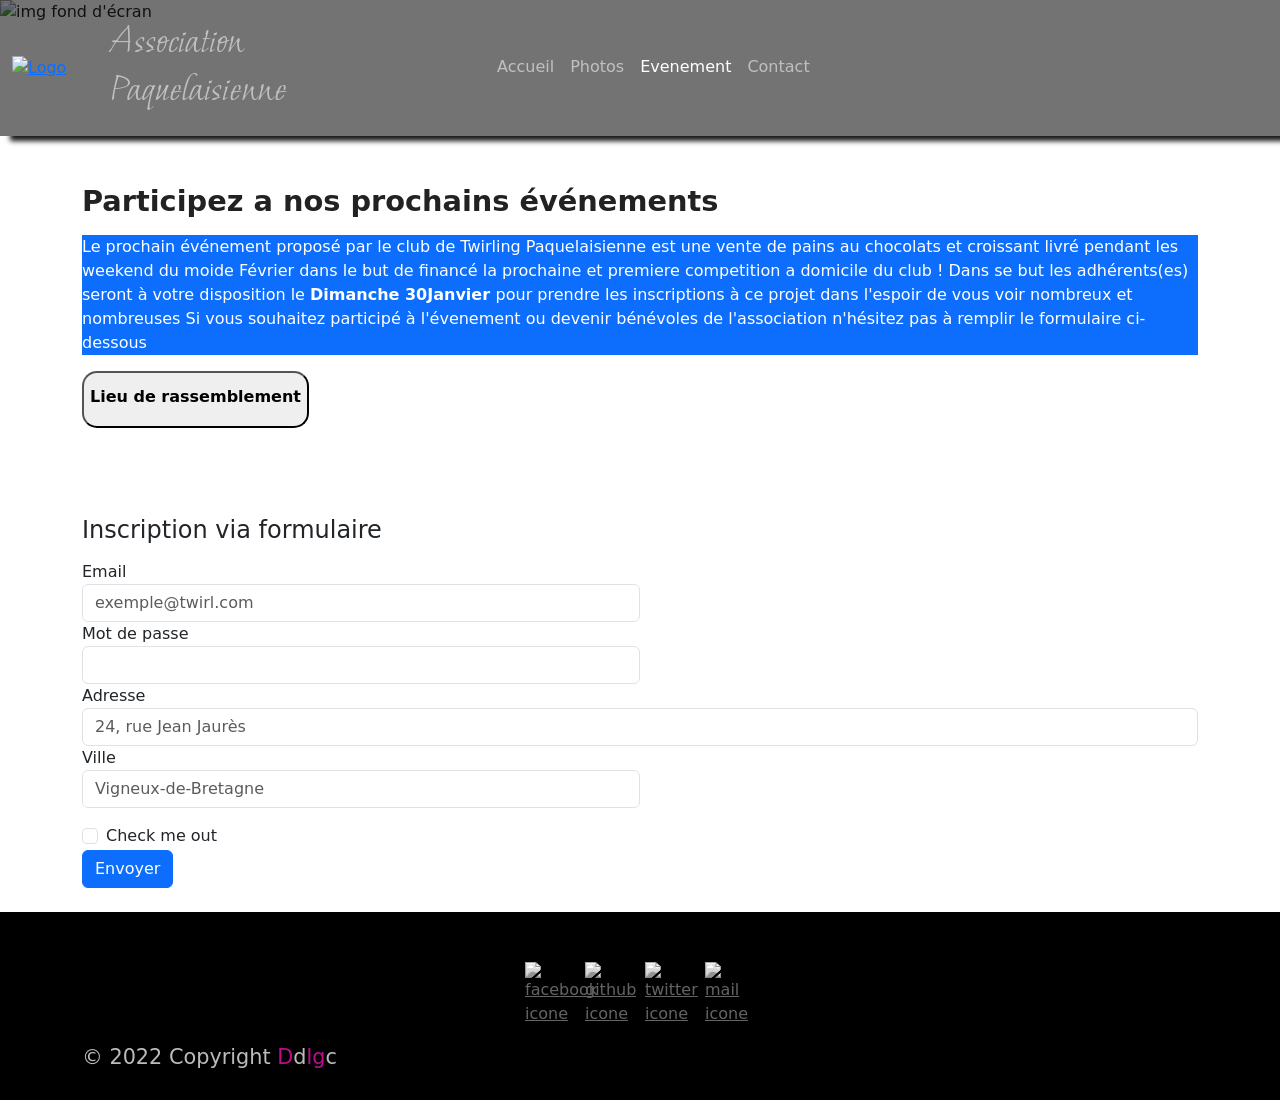
==== commit f9048676: "Merge branch 'fix/layout-footer'" ====
--- a/event.html
+++ b/event.html
@@ -6,135 +6,137 @@
   <meta http-equiv="X-UA-Compatible" content="IE=edge">
   <meta name="viewport" content="width=device-width, initial-scale=1.0">
   <link rel="stylesheet" href="style.css">
-  <link href="https://cdn.jsdelivr.net/npm/bootstrap@5.1.3/dist/css/bootstrap.min.css" rel="stylesheet"
+  <link rel="stylesheet" href="https://cdn.jsdelivr.net/npm/bootstrap@5.1.3/dist/css/bootstrap.min.css"
     integrity="sha384-1BmE4kWBq78iYhFldvKuhfTAU6auU8tT94WrHftjDbrCEXSU1oBoqyl2QvZ6jIW3" crossorigin="anonymous">
   <meta name="description"
-    content="Découvrez les événements, galas et rencontres organisés par l'association Twirling Passion Paquelaisienne.">
-  <title>Événements | Twirling Passion Paquelaisienne</title>
+    content="Site de l'association de Twirling Paqulaisienne, page évenement (Pour en savoir plus rejoignez-nous)">
+  <title>Evenement Twirling Paquelaisienne</title>
 </head>
 
-<body> <img src="./img/pexels-creative-house-12343 .jpg" class="imgFond" alt="">
-  <!-- ========================= NAVBAR ========================== -->
-  <nav class="navbar navbar-expand-lg navbar-dark">
-    <div class="container-fluid"> <a class="logo" href="index.html"> <img src="./img/logo sans fond.png" width="75"
-          height="75" alt="Logo Twirling Passion Paquelaisienne" class="logo"> </a>
+<body><img src="./img/pexels-creative-house-12343 .jpg" class="imgFond" alt="img fond d'écran">
+
+  <!--//////////////////////////NAVBAR//////////////////////////////////////  -->
+
+  <nav class="navbar navbar-expand-lg navbar-dark ">
+    <div class="container-fluid">
+      <a class="logo" href="index.html"><img src="./img/logo sans fond.png" width="75" height="75" alt="Logo"
+          class="logo"></a>
       <div class="titre-nav col-4 ms-1">
-        <h1 class="navbar-text"> Association <br> Paquelaisienne </h1>
-      </div> <button class="navbar-toggler" type="button" data-bs-toggle="collapse" data-bs-target="#navbarNav"
-        aria-controls="navbarNav" aria-expanded="false" aria-label="Ouvrir le menu de navigation"> <span
-          class="navbar-toggler-icon"></span> </button>
+        <h1 class="navbar-text">Association <br>Paquelaisienne</h1>
+      </div>
+      <button class="navbar-toggler" type="button" data-bs-toggle="collapse" data-bs-target="#navbarNav"
+        aria-controls="navbarNav" aria-expanded="false" aria-label="Toggle navigation">
+        <span class="navbar-toggler-icon"></span>
+      </button>
       <div class="collapse navbar-collapse" id="navbarNav">
         <ul class="navbar-nav">
-          <li class="nav-item"> <a class="nav-link" href="index.html"> Accueil </a> </li>
-          <li class="nav-item"> <a class="nav-link" id="Photos" href="photos.html"> Photos </a> </li>
-          <li class="nav-item"> <a id="Evenement" class="nav-link active" aria-current="page" href="event.html">
-              Événements </a> </li>
-          <li class="nav-item"> <a id="contact" href="#footer" class="nav-link"> Contact </a> </li>
+          <li class="nav-item">
+            <a class="nav-link " aria-current="page" href="index.html">Accueil</a>
+          </li>
+          <li class="nav-item">
+            <a class="nav-link " id="Photos" href="photos.html">Photos</a>
+          </li>
+          <li class="nav-item ">
+            <a id="Evenement" class="nav-link active" href="event.html">Evenement</a>
+          </li>
+          <li class="nav-item">
+            <a id="contact" href="#footer" data-after="Contact" class="nav-link">Contact</a>
+          </li>
         </ul>
       </div>
     </div>
-  </nav> <!-- ========================= CONTENU PRINCIPAL ========================== -->
-  <main class="event-page"> <!-- ========================= INTRODUCTION ========================== -->
-    <section class="event-intro"> <span class="presentation-label"> Agenda du club </span>
-      <h2> Nos événements </h2>
-      <p> Retrouvez les prochains rendez-vous, galas, rencontres et animations organisés par Twirling Passion
-        Paquelaisienne. </p>
-    </section> <!-- ========================= ÉVÉNEMENT PRINCIPAL ========================== -->
-    <section class="featured-event">
-      <div class="featured-event-image"> <img src="./img/croissant.jpg" alt="Événement organisé par l'association">
+  </nav>
+
+  <!--/////////////////////////////DOUBLE CARD////////////////////////////////-->
+  <!-- /////////////////////  CARD EVENT  //////////////////// -->
+  <main>
+
+    <div class="container">
+      <div class="col card-right mt-5 mb-5">
+        <h4 class="article d-flex mt-3 mb-3">Participez a nos prochains événements</h4>
+        <p class="text-event">Le prochain événement proposé par le club de Twirling Paquelaisienne est une vente de
+          pains au chocolats et croissant livré pendant les weekend du moide Février dans le but de financé la prochaine
+          et premiere competition a domicile du club !
+          Dans se but les adhérents(es) seront à votre disposition le <strong>Dimanche 30Janvier </strong> pour prendre
+          les inscriptions à ce projet dans l'espoir de vous voir nombreux et nombreuses
+          Si vous souhaitez participé à l'évenement ou devenir bénévoles de l'association n'hésitez pas à remplir le
+          formulaire ci-dessous </p>
+        <button class="btn-carte"><a href="https://goo.gl/maps/pxhKuz7i8HqhYWy87">
+            <p>
+              Lieu de rassemblement</p>
+          </a></button>
       </div>
-      <div class="featured-event-content"> <span class="event-badge"> Prochain événement </span>
-        <h2> Gala annuel de Twirling </h2>
-        <div class="event-info">
-          <p> <strong>Date :</strong> 21 septembre 2026 </p>
-          <p> <strong>Lieu :</strong> Vigneux-de-Bretagne </p>
-          <p> <strong>Ouverture :</strong> 14h00 </p>
+
+      <!-- /////////////////////  CARD FORMULAIRE  //////////////////// -->
+
+      <card class="col card-form m-5 pb-5">
+        <form name="contact" method="POST" data-netlify="true">
+          <h4 class="article-form d-flex mt-3 mb-3">Inscription via formulaire</h4>
+          <div class="form-row">
+            <div class="form-group col-md-6">
+              <label for="inputEmail">Email</label>
+              <input type="email" class="form-control" id="inputEmail" placeholder="exemple@twirl.com">
+            </div>
+            <div class="form-group col-md-6">
+              <label for="inputPassword">Mot de passe</label>
+              <input type="password" class="form-control" id="inputPassword">
+            </div>
+          </div>
+          <div class="form-group">
+            <label for="inputAddress">Adresse</label>
+            <input type="text" class="form-control" id="inputAddress" placeholder="24, rue Jean Jaurès">
+          </div>
+          <div class="form-row">
+            <div class="form-group col-md-6">
+              <label for="inputCity">Ville</label>
+              <input type="text" class="form-control mb-3" id="inputCity" placeholder="Vigneux-de-Bretagne">
+            </div>
+          </div>
+          <div class="form-group">
+            <div class="form-check">
+              <input class="form-check-input" type="checkbox" id="gridCheck">
+              <label class="form-check-label" for="gridCheck">
+                Check me out
+              </label>
+            </div>
+          </div>
+          <button type="submit" class="btn btn-primary">Envoyer</button>
+        </form>
+      </card>
+    </div>
+  </main>
+
+  <!--////////////////////////////// FOOTER /////////////////////////////// -->
+
+  <section id="footer">
+    <div class="footer container">
+      <div class="social-icon ">
+        <div class="social-item">
+          <a target="_blank" href="https://www.facebook.com/twirlingvigneux"><img
+              src="https://img.icons8.com/bubbles/50/000000/facebook.png" alt="facebook icone" /></a>
         </div>
-        <p> Venez découvrir le travail réalisé par les adhérentes au cours de la saison lors d'un après-midi consacré au
-          twirling, à la gymnastique et à la danse. </p>
-        <p> Démonstrations, chorégraphies et moments conviviaux rythmeront cette journée ouverte aux familles et aux
-          curieux. </p>
-        <div class="event-actions"> <a href="https://goo.gl/maps/pxhKuz7i8HqhYWy87" target="_blank"
-            rel="noopener noreferrer" class="btn btn-event-secondary"> Voir le lieu </a> <a href="#event-form"
-            class="btn btn-home"> S'inscrire </a> </div>
-      </div>
-    </section> <!-- ========================= AUTRES ÉVÉNEMENTS ========================== -->
-    <section class="upcoming-events">
-      <div class="section-heading"> <span class="presentation-label"> À venir </span>
-        <h2> Les prochains rendez-vous </h2>
-      </div>
-      <div class="event-grid"> <!-- ÉVÉNEMENT 1 -->
-        <article class="event-small-card"> <span class="event-date"> Octobre </span>
-          <h3> Journée découverte </h3>
-          <p> Une séance ouverte aux nouvelles pratiquantes pour découvrir les bases du twirling et rencontrer les
-            membres du club. </p> <span class="event-location"> Vigneux-de-Bretagne </span>
-        </article> <!-- ÉVÉNEMENT 2 -->
-        <article class="event-small-card"> <span class="event-date"> Novembre </span>
-          <h3> Vente solidaire </h3>
-          <p> Une vente de viennoiseries organisée afin de participer au financement des déplacements et des futurs
-            événements du club. </p> <span class="event-location"> La Paquelais </span>
-        </article> <!-- ÉVÉNEMENT 3 -->
-        <article class="event-small-card"> <span class="event-date"> Décembre </span>
-          <h3> Rencontre interclubs </h3>
-          <p> Une journée sportive et conviviale permettant aux adhérentes de rencontrer d'autres clubs et de présenter
-            leurs chorégraphies. </p> <span class="event-location"> Loire-Atlantique </span>
-        </article>
-      </div>
-    </section> <!-- ========================= FORMULAIRE ========================== -->
-    <section class="event-form-section" id="event-form">
-      <div class="event-form-intro"> <span class="presentation-label"> Nous rejoindre </span>
-        <h2> Participer à un événement </h2>
-        <p> Vous souhaitez participer à un événement, devenir bénévole ou simplement obtenir davantage d'informations ?
-          Envoyez-nous un message. </p>
-      </div>
-      <form class="event-form" name="event-contact" method="POST" data-netlify="true"> <input type="hidden"
-          name="form-name" value="event-contact">
-        <div class="form-grid">
-          <div class="form-field"> <label for="name"> Nom et prénom </label> <input type="text" id="name" name="name"
-              class="form-control" placeholder="Votre nom" required> </div>
-          <div class="form-field"> <label for="email"> Adresse e-mail </label> <input type="email" id="email"
-              name="email" class="form-control" placeholder="exemple@email.fr" required> </div>
-          <div class="form-field"> <label for="phone"> Téléphone </label> <input type="tel" id="phone" name="phone"
-              class="form-control" placeholder="06 00 00 00 00"> </div>
-          <div class="form-field"> <label for="request"> Votre demande </label> <select id="request" name="request"
-              class="form-select" required>
-              <option value="" selected disabled> Sélectionnez une option </option>
-              <option value="participation"> Participer à un événement </option>
-              <option value="benevolat"> Devenir bénévole </option>
-              <option value="inscription"> Découvrir le club </option>
-              <option value="information"> Demander des informations </option>
-            </select> </div>
+        <div class="social-item">
+          <a target="_blank" href="https://github.com/DdLgc"><img
+              src="https://img.icons8.com/color/48/000000/github--v1.png" alt="github icone" /></a>
         </div>
-        <div class="form-field"> <label for="message"> Message </label> <textarea id="message" name="message"
-            class="form-control" rows="6" placeholder="Votre message..." required></textarea> </div>
-        <div class="form-consent"> <input class="form-check-input" type="checkbox" id="consent" name="consent" required>
-          <label class="form-check-label" for="consent"> J'accepte que mes informations soient utilisées afin de
-            répondre à ma demande. </label> </div> <button type="submit" class="btn btn-home"> Envoyer ma demande
-        </button>
-      </form>
-    </section>
-  </main> <!-- ========================= FOOTER ========================== -->
-  <footer id="footer">
-    <div class="footer container">
-      <div class="social-icon">
-        <div class="social-item"> <a target="_blank" rel="noopener noreferrer"
-            href="https://www.facebook.com/twirlingvigneux" aria-label="Facebook"> <img
-              src="https://img.icons8.com/bubbles/50/000000/facebook.png" alt=""> </a> </div>
-        <div class="social-item"> <a target="_blank" rel="noopener noreferrer" href="https://github.com/DdLgc"
-            aria-label="GitHub"> <img src="https://img.icons8.com/color/48/000000/github--v1.png" alt=""> </a> </div>
-        <div class="social-item"> <a href="#" aria-label="Twitter"> <img src="./img/icons8-twitter-entouré-50.png"
-              alt=""> </a> </div>
-        <div class="social-item"> <a href="mailto:passiontwirling.vp@gmail.com" aria-label="Nous contacter par e-mail">
-            <img src="./img/icons8-mail-50.png" alt=""> </a> </div>
-      </div>
-      <p class="copyright"> © 2022 Copyright <span>D</span>d<span>lg</span>c </p>
+        <div class="social-item">
+          <a href="#"><img src="./img/icons8-twitter-entouré-50.png" alt="twitter icone" /></a>
+        </div>
+        <div class="social-item">
+          <a href="mailto:passiontwirling.vp@gmail.com"><span></span><img src="./img/icons8-mail-50.png"
+              alt="mail icone" /></a>
+        </div>
+      </div class="copyright">
+      <p> © 2022 Copyright <span>D</span>d<span>lg</span>c </p>
     </div>
-  </footer> <!-- ========================= JAVASCRIPT ========================== -->
+    </div>
+  </section>
+
+  <!-- bootstrap JS  -->
   <script src="https://cdn.jsdelivr.net/npm/bootstrap@5.1.3/dist/js/bootstrap.bundle.min.js"
     integrity="sha384-ka7Sk0Gln4gmtz2MlQnikT1wXgYsOg+OMhuP+IlRH9sENBO0LRn5q+8nbTov4+1p"
-    crossorigin="anonymous"> </script>
-  <script src="script.js"></script> <noscript> Attention : votre JavaScript est désactivé, certaines fonctionnalités du
-    site ne pourront pas fonctionner correctement. </noscript>
+    crossorigin="anonymous"></script>
+  <noscript>Attention votre javascript est désactivé, le site ne pourra pas fonctionner correctement</noscript>
 </body>
 
 </html>
--- a/style.css
+++ b/style.css
@@ -303,336 +303,34 @@
 }
 
 /* //////////////////EVENT ////////////// */
-/* =========================
-   EVENT PAGE
-========================= */
-
-.event-page {
-    width: 100%;
-}
-
-.event-intro {
-    width: min(1000px, 92%);
-    margin: 4rem auto 2.5rem;
-    padding: 2.5rem;
-    text-align: center;
-    background: rgba(255, 255, 255, 0.92);
-    border-radius: 24px;
-    box-shadow: 0 15px 40px rgba(0, 0, 0, 0.3);
-}
-
-.event-intro h2 {
-    margin-bottom: 1rem;
-    font-size: clamp(2rem, 4vw, 3.2rem);
-    font-weight: 700;
-}
-
-.event-intro p {
-    max-width: 700px;
-    margin: auto;
-    line-height: 1.7;
-    color: #555;
-}
-
-
-/* =========================
-   FEATURED EVENT
-========================= */
-
-.featured-event {
-    width: min(1200px, 92%);
-    margin: 0 auto 4rem;
-    display: grid;
-    grid-template-columns: 1fr 1fr;
-    overflow: hidden;
-    border-radius: 24px;
-    background: rgba(255, 255, 255, 0.95);
-    box-shadow: 0 15px 40px rgba(0, 0, 0, 0.35);
-}
-
-.featured-event-image {
-    min-height: 520px;
-}
-
-.featured-event-image img {
-    width: 100%;
-    height: 100%;
-    object-fit: cover;
-}
-
-.featured-event-content {
-    padding: 3rem;
-    display: flex;
-    flex-direction: column;
-    justify-content: center;
-}
-
-.event-badge {
-    width: fit-content;
-    margin-bottom: 1rem;
-    padding: 0.45rem 1rem;
-    border-radius: 50px;
-    background: rgba(213, 14, 162, 0.12);
-    color: var(--color2);
-    font-weight: 700;
-    text-transform: uppercase;
-    letter-spacing: 0.06rem;
-}
-
-.featured-event-content h2 {
-    margin-bottom: 1.5rem;
-    font-size: clamp(2rem, 3vw, 2.8rem);
-}
-
-.featured-event-content p {
-    line-height: 1.7;
-    color: #444;
-}
-
-.event-info {
-    margin-bottom: 1.5rem;
-    padding: 1rem 1.2rem;
-    border-left: 4px solid var(--color2);
-    background: rgba(213, 14, 162, 0.06);
-}
-
-.event-info p {
-    margin: 0.35rem 0;
-}
-
-.event-actions {
-    margin-top: 1rem;
-    display: flex;
-    flex-wrap: wrap;
-    gap: 1rem;
-}
-
-.btn-event-secondary {
-    margin-top: 1rem;
-    padding: 0.8rem 1.5rem;
-    border: 2px solid var(--color2);
-    border-radius: 50px;
-    color: var(--color2);
-    font-weight: 600;
-    text-decoration: none;
-    transition: 0.25s ease;
-}
-
-.btn-event-secondary:hover {
-    background: var(--color2);
-    color: white;
-}
-
-
-/* =========================
-   UPCOMING EVENTS
-========================= */
-
-.upcoming-events {
-    width: min(1200px, 92%);
-    margin: 0 auto 4rem;
-}
-
-.section-heading {
-    margin-bottom: 2rem;
-    text-align: center;
-}
-
-.section-heading h2 {
-    font-size: clamp(1.8rem, 3vw, 2.5rem);
-}
-
-.event-grid {
-    display: grid;
-    grid-template-columns: repeat(3, 1fr);
-    gap: 1.5rem;
-}
-
-.event-small-card {
-    padding: 2rem;
-    border-radius: 20px;
-    background: rgba(255, 255, 255, 0.94);
-    box-shadow: 0 10px 30px rgba(0, 0, 0, 0.25);
-    transition:
-        transform 0.25s ease,
-        box-shadow 0.25s ease;
-}
-
-.event-small-card:hover {
-    transform: translateY(-5px);
-    box-shadow: 0 15px 35px rgba(0, 0, 0, 0.32);
-}
-
-.event-date {
-    display: inline-block;
-    margin-bottom: 1rem;
-    color: var(--color2);
-    font-weight: 700;
-    text-transform: uppercase;
-}
-
-.event-small-card h3 {
-    margin-bottom: 1rem;
-    font-size: 1.5rem;
-}
-
-.event-small-card p {
-    line-height: 1.6;
-    color: #555;
-}
-
-.event-location {
-    display: block;
-    margin-top: 1.5rem;
-    font-weight: 600;
-}
-
-
-/* =========================
-   EVENT FORM
-========================= */
-
-.event-form-section {
-    width: min(1000px, 92%);
-    margin: 0 auto 4rem;
-    padding: 3rem;
-    border-radius: 24px;
-    background: rgba(255, 255, 255, 0.95);
-    box-shadow: 0 15px 40px rgba(0, 0, 0, 0.3);
-}
-
-.event-form-intro {
-    margin-bottom: 2rem;
-    text-align: center;
-}
-
-.event-form-intro h2 {
-    margin-bottom: 1rem;
-    font-size: clamp(1.8rem, 3vw, 2.5rem);
-}
-
-.event-form-intro p {
-    max-width: 700px;
-    margin: auto;
-    line-height: 1.7;
-    color: #555;
-}
-
-.event-form {
-    max-width: 800px;
-    margin: auto;
-}
-
-.form-grid {
-    display: grid;
-    grid-template-columns: repeat(2, 1fr);
-    gap: 1.5rem;
-}
-
-.form-field {
-    margin-bottom: 1.5rem;
-}
-
-.form-field label {
-    display: block;
-    margin-bottom: 0.5rem;
-    font-weight: 600;
-}
-
-.event-form .form-control,
-.event-form .form-select {
-    padding: 0.8rem 1rem;
-    border-radius: 10px;
-}
-
-.event-form .form-control:focus,
-.event-form .form-select:focus {
-    border-color: var(--color2);
-    box-shadow: 0 0 0 0.2rem rgba(213, 14, 162, 0.15);
-}
-
-.form-consent {
-    margin-bottom: 1rem;
-    display: flex;
-    align-items: flex-start;
-    gap: 0.7rem;
-}
-
-
-/* =========================
-   EVENT RESPONSIVE
-========================= */
-
-@media screen and (max-width: 992px) {
-
-    .featured-event {
-        grid-template-columns: 1fr;
-    }
-
-    .featured-event-image {
-        min-height: 380px;
-    }
-
-    .event-grid {
-        grid-template-columns: 1fr;
-    }
-}
-
-
-@media screen and (max-width: 768px) {
-
-    .event-intro {
-        margin-top: 2rem;
-        padding: 1.5rem;
-    }
-
-    .featured-event-content {
-        padding: 2rem;
-    }
-
-    .event-form-section {
-        padding: 2rem;
-    }
-
-    .form-grid {
-        grid-template-columns: 1fr;
-        gap: 0;
-    }
-}
-
-
-@media screen and (max-width: 480px) {
-
-    .featured-event,
-    .event-intro,
-    .upcoming-events,
-    .event-form-section {
-        width: 94%;
-    }
-
-    .featured-event-image {
-        min-height: 260px;
-    }
-
-    .featured-event-content,
-    .event-form-section {
-        padding: 1.4rem;
-    }
-
-    .event-actions {
-        flex-direction: column;
-    }
-
-    .event-actions .btn {
-        width: 100%;
-        text-align: center;
-    }
+
+p.text-event {
+  color: white;
+  background: #0d6efd;
+}
+button.btn-carte {
+  padding-top: 12px;
+  border-radius: 15px;
+}
+button p {
+  font-weight: 600;
+  color: black;
+}
+button a {
+  text-decoration: none;
+}
+button.btn-carte:hover {
+  background: var(--color5);
+  transition: 0.7s ease-in-out;
+  border: 2px solid var(--color4);
+}
+h3.article-form {
+  color: #0d6efd;
 }
 /* //////////////////FOOTER ////////////// */
 
 #footer {
   background: var(--color4);
-  margin-top: 25px;
 }
 #footer .footer {
   min-height: 150px;
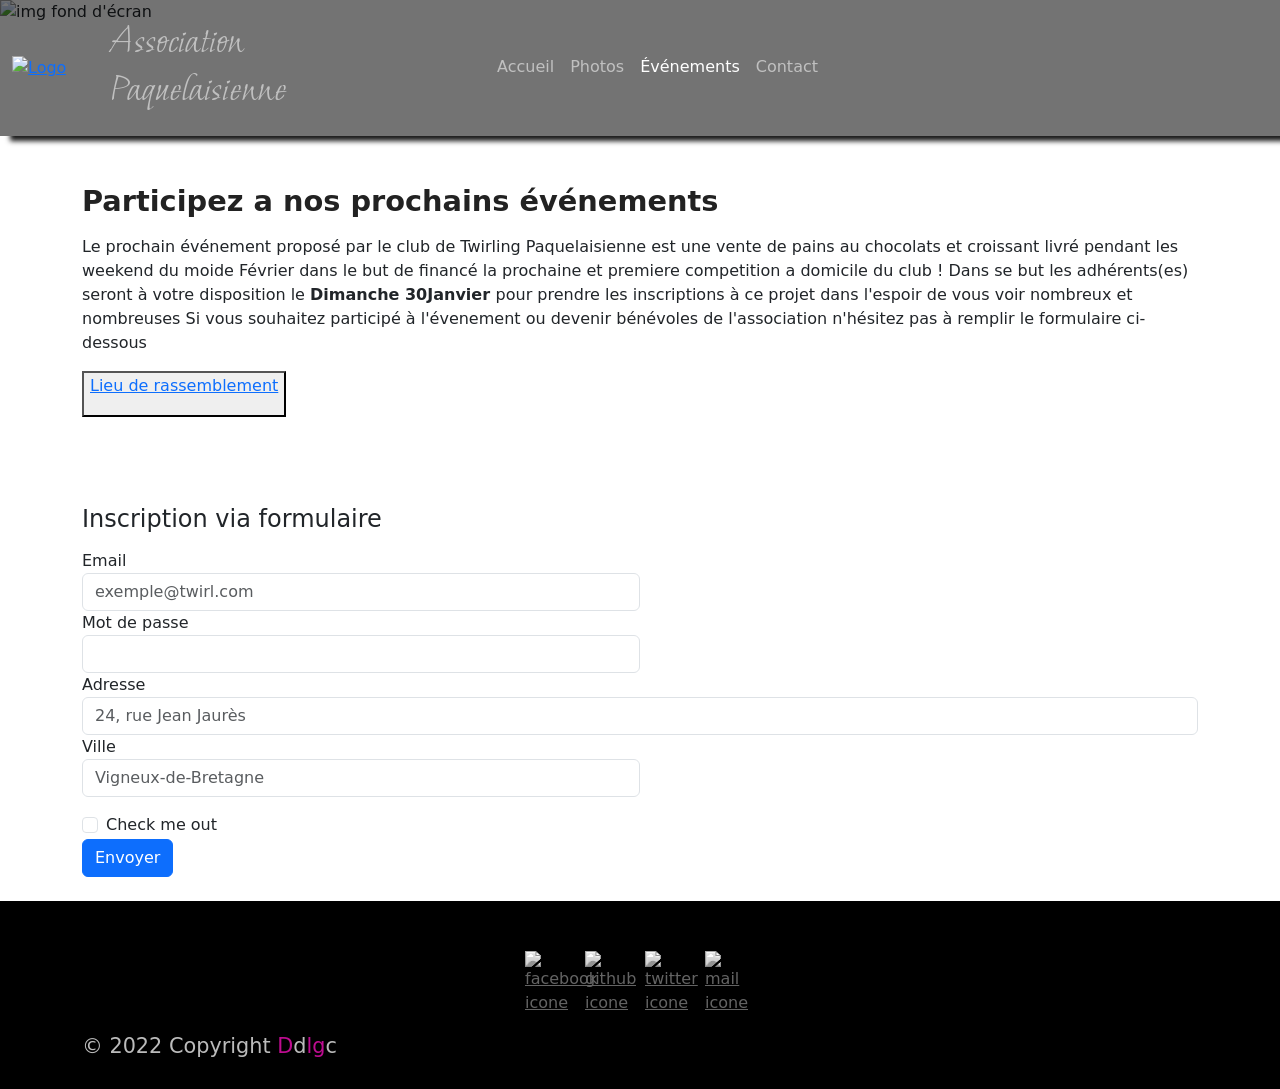
==== commit e3db28b0: "Merge branch 'style/event-page-modernization'" ====
--- a/event.html
+++ b/event.html
@@ -1,5 +1,6 @@
 <!DOCTYPE html>
 <html lang="fr">
+
 
 <head>
   <meta charset="UTF-8">
@@ -30,18 +31,11 @@
       </button>
       <div class="collapse navbar-collapse" id="navbarNav">
         <ul class="navbar-nav">
-          <li class="nav-item">
-            <a class="nav-link " aria-current="page" href="index.html">Accueil</a>
-          </li>
-          <li class="nav-item">
-            <a class="nav-link " id="Photos" href="photos.html">Photos</a>
-          </li>
-          <li class="nav-item ">
-            <a id="Evenement" class="nav-link active" href="event.html">Evenement</a>
-          </li>
-          <li class="nav-item">
-            <a id="contact" href="#footer" data-after="Contact" class="nav-link">Contact</a>
-          </li>
+          <li class="nav-item"> <a class="nav-link" href="index.html"> Accueil </a> </li>
+          <li class="nav-item"> <a class="nav-link" id="Photos" href="photos.html"> Photos </a> </li>
+          <li class="nav-item"> <a id="Evenement" class="nav-link active" aria-current="page" href="event.html">
+              Événements </a> </li>
+          <li class="nav-item"> <a id="contact" href="#footer" class="nav-link"> Contact </a> </li>
         </ul>
       </div>
     </div>
@@ -139,4 +133,5 @@
   <noscript>Attention votre javascript est désactivé, le site ne pourra pas fonctionner correctement</noscript>
 </body>
 
+
 </html>
--- a/style.css
+++ b/style.css
@@ -303,29 +303,330 @@
 }
 
 /* //////////////////EVENT ////////////// */
-
-p.text-event {
-  color: white;
-  background: #0d6efd;
-}
-button.btn-carte {
-  padding-top: 12px;
-  border-radius: 15px;
-}
-button p {
-  font-weight: 600;
-  color: black;
-}
-button a {
-  text-decoration: none;
-}
-button.btn-carte:hover {
-  background: var(--color5);
-  transition: 0.7s ease-in-out;
-  border: 2px solid var(--color4);
-}
-h3.article-form {
-  color: #0d6efd;
+/* =========================
+   EVENT PAGE
+========================= */
+
+.event-page {
+    width: 100%;
+}
+
+.event-intro {
+    width: min(1000px, 92%);
+    margin: 4rem auto 2.5rem;
+    padding: 2.5rem;
+    text-align: center;
+    background: rgba(255, 255, 255, 0.92);
+    border-radius: 24px;
+    box-shadow: 0 15px 40px rgba(0, 0, 0, 0.3);
+}
+
+.event-intro h2 {
+    margin-bottom: 1rem;
+    font-size: clamp(2rem, 4vw, 3.2rem);
+    font-weight: 700;
+}
+
+.event-intro p {
+    max-width: 700px;
+    margin: auto;
+    line-height: 1.7;
+    color: #555;
+}
+
+
+/* =========================
+   FEATURED EVENT
+========================= */
+
+.featured-event {
+    width: min(1200px, 92%);
+    margin: 0 auto 4rem;
+    display: grid;
+    grid-template-columns: 1fr 1fr;
+    overflow: hidden;
+    border-radius: 24px;
+    background: rgba(255, 255, 255, 0.95);
+    box-shadow: 0 15px 40px rgba(0, 0, 0, 0.35);
+}
+
+.featured-event-image {
+    min-height: 520px;
+}
+
+.featured-event-image img {
+    width: 100%;
+    height: 100%;
+    object-fit: cover;
+}
+
+.featured-event-content {
+    padding: 3rem;
+    display: flex;
+    flex-direction: column;
+    justify-content: center;
+}
+
+.event-badge {
+    width: fit-content;
+    margin-bottom: 1rem;
+    padding: 0.45rem 1rem;
+    border-radius: 50px;
+    background: rgba(213, 14, 162, 0.12);
+    color: var(--color2);
+    font-weight: 700;
+    text-transform: uppercase;
+    letter-spacing: 0.06rem;
+}
+
+.featured-event-content h2 {
+    margin-bottom: 1.5rem;
+    font-size: clamp(2rem, 3vw, 2.8rem);
+}
+
+.featured-event-content p {
+    line-height: 1.7;
+    color: #444;
+}
+
+.event-info {
+    margin-bottom: 1.5rem;
+    padding: 1rem 1.2rem;
+    border-left: 4px solid var(--color2);
+    background: rgba(213, 14, 162, 0.06);
+}
+
+.event-info p {
+    margin: 0.35rem 0;
+}
+
+.event-actions {
+    margin-top: 1rem;
+    display: flex;
+    flex-wrap: wrap;
+    gap: 1rem;
+}
+
+.btn-event-secondary {
+    margin-top: 1rem;
+    padding: 0.8rem 1.5rem;
+    border: 2px solid var(--color2);
+    border-radius: 50px;
+    color: var(--color2);
+    font-weight: 600;
+    text-decoration: none;
+    transition: 0.25s ease;
+}
+
+.btn-event-secondary:hover {
+    background: var(--color2);
+    color: white;
+}
+
+
+/* =========================
+   UPCOMING EVENTS
+========================= */
+
+.upcoming-events {
+    width: min(1200px, 92%);
+    margin: 0 auto 4rem;
+}
+
+.section-heading {
+    margin-bottom: 2rem;
+    text-align: center;
+}
+
+.section-heading h2 {
+    font-size: clamp(1.8rem, 3vw, 2.5rem);
+}
+
+.event-grid {
+    display: grid;
+    grid-template-columns: repeat(3, 1fr);
+    gap: 1.5rem;
+}
+
+.event-small-card {
+    padding: 2rem;
+    border-radius: 20px;
+    background: rgba(255, 255, 255, 0.94);
+    box-shadow: 0 10px 30px rgba(0, 0, 0, 0.25);
+    transition:
+        transform 0.25s ease,
+        box-shadow 0.25s ease;
+}
+
+.event-small-card:hover {
+    transform: translateY(-5px);
+    box-shadow: 0 15px 35px rgba(0, 0, 0, 0.32);
+}
+
+.event-date {
+    display: inline-block;
+    margin-bottom: 1rem;
+    color: var(--color2);
+    font-weight: 700;
+    text-transform: uppercase;
+}
+
+.event-small-card h3 {
+    margin-bottom: 1rem;
+    font-size: 1.5rem;
+}
+
+.event-small-card p {
+    line-height: 1.6;
+    color: #555;
+}
+
+.event-location {
+    display: block;
+    margin-top: 1.5rem;
+    font-weight: 600;
+}
+
+
+/* =========================
+   EVENT FORM
+========================= */
+
+.event-form-section {
+    width: min(1000px, 92%);
+    margin: 0 auto 4rem;
+    padding: 3rem;
+    border-radius: 24px;
+    background: rgba(255, 255, 255, 0.95);
+    box-shadow: 0 15px 40px rgba(0, 0, 0, 0.3);
+}
+
+.event-form-intro {
+    margin-bottom: 2rem;
+    text-align: center;
+}
+
+.event-form-intro h2 {
+    margin-bottom: 1rem;
+    font-size: clamp(1.8rem, 3vw, 2.5rem);
+}
+
+.event-form-intro p {
+    max-width: 700px;
+    margin: auto;
+    line-height: 1.7;
+    color: #555;
+}
+
+.event-form {
+    max-width: 800px;
+    margin: auto;
+}
+
+.form-grid {
+    display: grid;
+    grid-template-columns: repeat(2, 1fr);
+    gap: 1.5rem;
+}
+
+.form-field {
+    margin-bottom: 1.5rem;
+}
+
+.form-field label {
+    display: block;
+    margin-bottom: 0.5rem;
+    font-weight: 600;
+}
+
+.event-form .form-control,
+.event-form .form-select {
+    padding: 0.8rem 1rem;
+    border-radius: 10px;
+}
+
+.event-form .form-control:focus,
+.event-form .form-select:focus {
+    border-color: var(--color2);
+    box-shadow: 0 0 0 0.2rem rgba(213, 14, 162, 0.15);
+}
+
+.form-consent {
+    margin-bottom: 1rem;
+    display: flex;
+    align-items: flex-start;
+    gap: 0.7rem;
+}
+
+
+/* =========================
+   EVENT RESPONSIVE
+========================= */
+
+@media screen and (max-width: 992px) {
+
+    .featured-event {
+        grid-template-columns: 1fr;
+    }
+
+    .featured-event-image {
+        min-height: 380px;
+    }
+
+    .event-grid {
+        grid-template-columns: 1fr;
+    }
+}
+
+
+@media screen and (max-width: 768px) {
+
+    .event-intro {
+        margin-top: 2rem;
+        padding: 1.5rem;
+    }
+
+    .featured-event-content {
+        padding: 2rem;
+    }
+
+    .event-form-section {
+        padding: 2rem;
+    }
+
+    .form-grid {
+        grid-template-columns: 1fr;
+        gap: 0;
+    }
+}
+
+
+@media screen and (max-width: 480px) {
+
+    .featured-event,
+    .event-intro,
+    .upcoming-events,
+    .event-form-section {
+        width: 94%;
+    }
+
+    .featured-event-image {
+        min-height: 260px;
+    }
+
+    .featured-event-content,
+    .event-form-section {
+        padding: 1.4rem;
+    }
+
+    .event-actions {
+        flex-direction: column;
+    }
+
+    .event-actions .btn {
+        width: 100%;
+        text-align: center;
+    }
 }
 /* //////////////////FOOTER ////////////// */
 
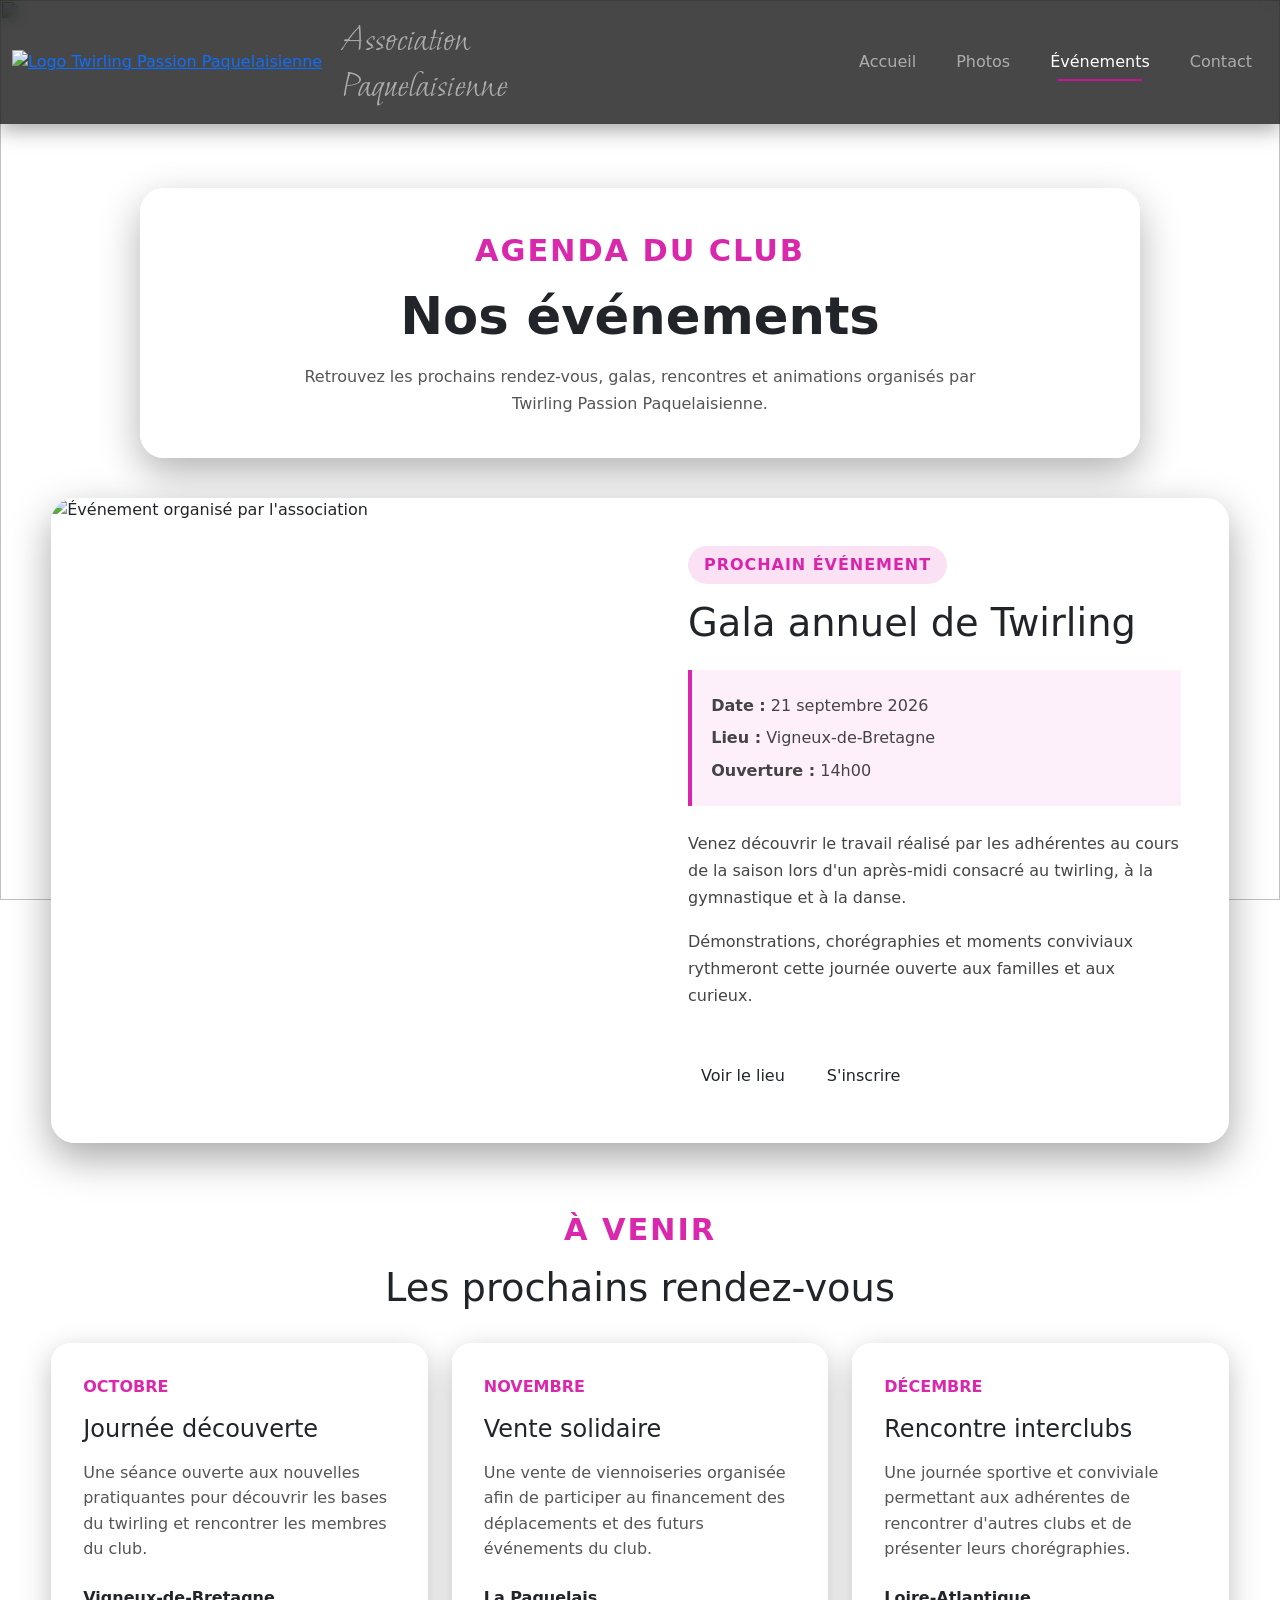
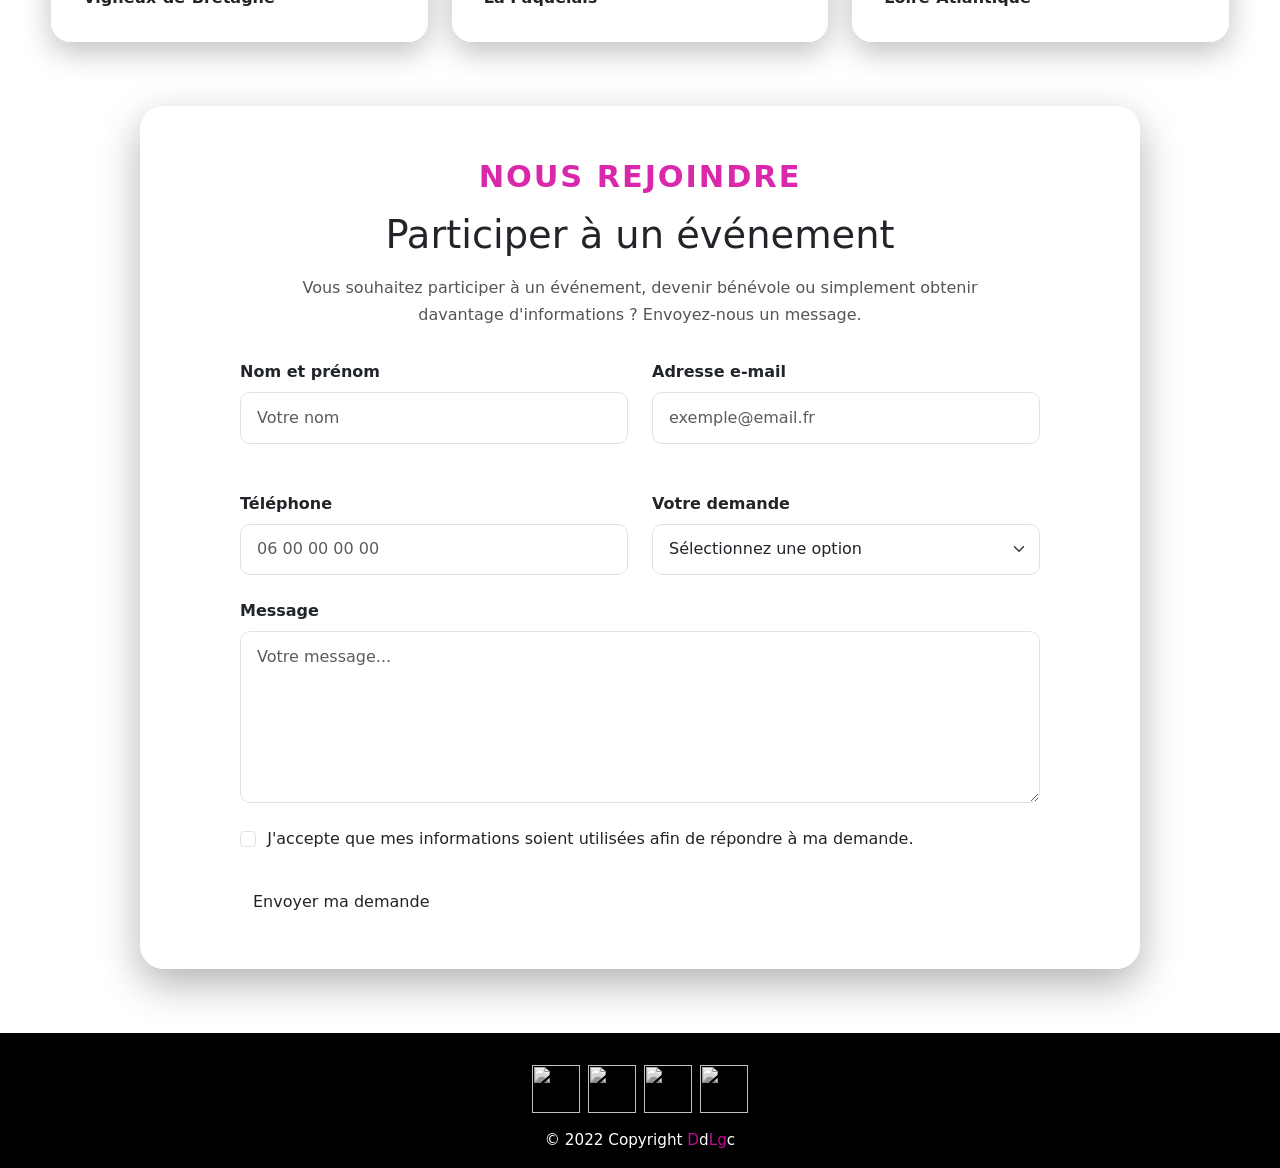
==== commit 5376654d: "style: update nav footer & responsive layout" ====
--- a/event.html
+++ b/event.html
@@ -1,34 +1,28 @@
 <!DOCTYPE html>
 <html lang="fr">
-
 
 <head>
   <meta charset="UTF-8">
   <meta http-equiv="X-UA-Compatible" content="IE=edge">
   <meta name="viewport" content="width=device-width, initial-scale=1.0">
   <link rel="stylesheet" href="style.css">
-  <link rel="stylesheet" href="https://cdn.jsdelivr.net/npm/bootstrap@5.1.3/dist/css/bootstrap.min.css"
+  <link href="https://cdn.jsdelivr.net/npm/bootstrap@5.1.3/dist/css/bootstrap.min.css" rel="stylesheet"
     integrity="sha384-1BmE4kWBq78iYhFldvKuhfTAU6auU8tT94WrHftjDbrCEXSU1oBoqyl2QvZ6jIW3" crossorigin="anonymous">
   <meta name="description"
-    content="Site de l'association de Twirling Paqulaisienne, page évenement (Pour en savoir plus rejoignez-nous)">
-  <title>Evenement Twirling Paquelaisienne</title>
+    content="Découvrez les événements, galas et rencontres organisés par l'association Twirling Passion Paquelaisienne.">
+  <title>Événements | Twirling Passion Paquelaisienne</title>
 </head>
 
-<body><img src="./img/pexels-creative-house-12343 .jpg" class="imgFond" alt="img fond d'écran">
-
-  <!--//////////////////////////NAVBAR//////////////////////////////////////  -->
-
-  <nav class="navbar navbar-expand-lg navbar-dark ">
-    <div class="container-fluid">
-      <a class="logo" href="index.html"><img src="./img/logo sans fond.png" width="75" height="75" alt="Logo"
-          class="logo"></a>
+<body> <img src="./img/pexels-creative-house-12343 .jpg" class="imgFond" alt="">
+  <!-- ========================= NAVBAR ========================== -->
+  <nav class="navbar navbar-expand-lg navbar-dark">
+    <div class="container-fluid"> <a class="logo" href="index.html"> <img src="./img/logo sans fond.png" width="75"
+          height="75" alt="Logo Twirling Passion Paquelaisienne" class="logo"> </a>
       <div class="titre-nav col-4 ms-1">
-        <h1 class="navbar-text">Association <br>Paquelaisienne</h1>
-      </div>
-      <button class="navbar-toggler" type="button" data-bs-toggle="collapse" data-bs-target="#navbarNav"
-        aria-controls="navbarNav" aria-expanded="false" aria-label="Toggle navigation">
-        <span class="navbar-toggler-icon"></span>
-      </button>
+        <h1 class="navbar-text"> Association <br> Paquelaisienne </h1>
+      </div> <button class="navbar-toggler" type="button" data-bs-toggle="collapse" data-bs-target="#navbarNav"
+        aria-controls="navbarNav" aria-expanded="false" aria-label="Ouvrir le menu de navigation"> <span
+          class="navbar-toggler-icon"></span> </button>
       <div class="collapse navbar-collapse" id="navbarNav">
         <ul class="navbar-nav">
           <li class="nav-item"> <a class="nav-link" href="index.html"> Accueil </a> </li>
@@ -39,99 +33,108 @@
         </ul>
       </div>
     </div>
-  </nav>
-
-  <!--/////////////////////////////DOUBLE CARD////////////////////////////////-->
-  <!-- /////////////////////  CARD EVENT  //////////////////// -->
-  <main>
-
-    <div class="container">
-      <div class="col card-right mt-5 mb-5">
-        <h4 class="article d-flex mt-3 mb-3">Participez a nos prochains événements</h4>
-        <p class="text-event">Le prochain événement proposé par le club de Twirling Paquelaisienne est une vente de
-          pains au chocolats et croissant livré pendant les weekend du moide Février dans le but de financé la prochaine
-          et premiere competition a domicile du club !
-          Dans se but les adhérents(es) seront à votre disposition le <strong>Dimanche 30Janvier </strong> pour prendre
-          les inscriptions à ce projet dans l'espoir de vous voir nombreux et nombreuses
-          Si vous souhaitez participé à l'évenement ou devenir bénévoles de l'association n'hésitez pas à remplir le
-          formulaire ci-dessous </p>
-        <button class="btn-carte"><a href="https://goo.gl/maps/pxhKuz7i8HqhYWy87">
-            <p>
-              Lieu de rassemblement</p>
-          </a></button>
+  </nav> <!-- ========================= CONTENU PRINCIPAL ========================== -->
+  <main class="event-page"> <!-- ========================= INTRODUCTION ========================== -->
+    <section class="event-intro"> <span class="presentation-label"> Agenda du club </span>
+      <h2> Nos événements </h2>
+      <p> Retrouvez les prochains rendez-vous, galas, rencontres et animations organisés par Twirling Passion
+        Paquelaisienne. </p>
+    </section> <!-- ========================= ÉVÉNEMENT PRINCIPAL ========================== -->
+    <section class="featured-event">
+      <div class="featured-event-image"> <img src="./img/croissant.jpg" alt="Événement organisé par l'association">
       </div>
-
-      <!-- /////////////////////  CARD FORMULAIRE  //////////////////// -->
-
-      <card class="col card-form m-5 pb-5">
-        <form name="contact" method="POST" data-netlify="true">
-          <h4 class="article-form d-flex mt-3 mb-3">Inscription via formulaire</h4>
-          <div class="form-row">
-            <div class="form-group col-md-6">
-              <label for="inputEmail">Email</label>
-              <input type="email" class="form-control" id="inputEmail" placeholder="exemple@twirl.com">
-            </div>
-            <div class="form-group col-md-6">
-              <label for="inputPassword">Mot de passe</label>
-              <input type="password" class="form-control" id="inputPassword">
-            </div>
-          </div>
-          <div class="form-group">
-            <label for="inputAddress">Adresse</label>
-            <input type="text" class="form-control" id="inputAddress" placeholder="24, rue Jean Jaurès">
-          </div>
-          <div class="form-row">
-            <div class="form-group col-md-6">
-              <label for="inputCity">Ville</label>
-              <input type="text" class="form-control mb-3" id="inputCity" placeholder="Vigneux-de-Bretagne">
-            </div>
-          </div>
-          <div class="form-group">
-            <div class="form-check">
-              <input class="form-check-input" type="checkbox" id="gridCheck">
-              <label class="form-check-label" for="gridCheck">
-                Check me out
-              </label>
-            </div>
-          </div>
-          <button type="submit" class="btn btn-primary">Envoyer</button>
-        </form>
-      </card>
+      <div class="featured-event-content"> <span class="event-badge"> Prochain événement </span>
+        <h2> Gala annuel de Twirling </h2>
+        <div class="event-info">
+          <p> <strong>Date :</strong> 21 septembre 2026 </p>
+          <p> <strong>Lieu :</strong> Vigneux-de-Bretagne </p>
+          <p> <strong>Ouverture :</strong> 14h00 </p>
+        </div>
+        <p> Venez découvrir le travail réalisé par les adhérentes au cours de la saison lors d'un après-midi consacré au
+          twirling, à la gymnastique et à la danse. </p>
+        <p> Démonstrations, chorégraphies et moments conviviaux rythmeront cette journée ouverte aux familles et aux
+          curieux. </p>
+        <div class="event-actions"> <a href="https://goo.gl/maps/pxhKuz7i8HqhYWy87" target="_blank"
+            rel="noopener noreferrer" class="btn btn-event-secondary"> Voir le lieu </a> <a href="#event-form"
+            class="btn btn-home"> S'inscrire </a> </div>
+      </div>
+    </section> <!-- ========================= AUTRES ÉVÉNEMENTS ========================== -->
+    <section class="upcoming-events">
+      <div class="section-heading"> <span class="presentation-label"> À venir </span>
+        <h2> Les prochains rendez-vous </h2>
+      </div>
+      <div class="event-grid"> <!-- ÉVÉNEMENT 1 -->
+        <article class="event-small-card"> <span class="event-date"> Octobre </span>
+          <h3> Journée découverte </h3>
+          <p> Une séance ouverte aux nouvelles pratiquantes pour découvrir les bases du twirling et rencontrer les
+            membres du club. </p> <span class="event-location"> Vigneux-de-Bretagne </span>
+        </article> <!-- ÉVÉNEMENT 2 -->
+        <article class="event-small-card"> <span class="event-date"> Novembre </span>
+          <h3> Vente solidaire </h3>
+          <p> Une vente de viennoiseries organisée afin de participer au financement des déplacements et des futurs
+            événements du club. </p> <span class="event-location"> La Paquelais </span>
+        </article> <!-- ÉVÉNEMENT 3 -->
+        <article class="event-small-card"> <span class="event-date"> Décembre </span>
+          <h3> Rencontre interclubs </h3>
+          <p> Une journée sportive et conviviale permettant aux adhérentes de rencontrer d'autres clubs et de présenter
+            leurs chorégraphies. </p> <span class="event-location"> Loire-Atlantique </span>
+        </article>
+      </div>
+    </section> <!-- ========================= FORMULAIRE ========================== -->
+    <section class="event-form-section" id="event-form">
+      <div class="event-form-intro"> <span class="presentation-label"> Nous rejoindre </span>
+        <h2> Participer à un événement </h2>
+        <p> Vous souhaitez participer à un événement, devenir bénévole ou simplement obtenir davantage d'informations ?
+          Envoyez-nous un message. </p>
+      </div>
+      <form class="event-form" name="event-contact" method="POST" data-netlify="true"> <input type="hidden"
+          name="form-name" value="event-contact">
+        <div class="form-grid">
+          <div class="form-field"> <label for="name"> Nom et prénom </label> <input type="text" id="name" name="name"
+              class="form-control" placeholder="Votre nom" required> </div>
+          <div class="form-field"> <label for="email"> Adresse e-mail </label> <input type="email" id="email"
+              name="email" class="form-control" placeholder="exemple@email.fr" required> </div>
+          <div class="form-field"> <label for="phone"> Téléphone </label> <input type="tel" id="phone" name="phone"
+              class="form-control" placeholder="06 00 00 00 00"> </div>
+          <div class="form-field"> <label for="request"> Votre demande </label> <select id="request" name="request"
+              class="form-select" required>
+              <option value="" selected disabled> Sélectionnez une option </option>
+              <option value="participation"> Participer à un événement </option>
+              <option value="benevolat"> Devenir bénévole </option>
+              <option value="inscription"> Découvrir le club </option>
+              <option value="information"> Demander des informations </option>
+            </select> </div>
+        </div>
+        <div class="form-field"> <label for="message"> Message </label> <textarea id="message" name="message"
+            class="form-control" rows="6" placeholder="Votre message..." required></textarea> </div>
+        <div class="form-consent"> <input class="form-check-input" type="checkbox" id="consent" name="consent" required>
+          <label class="form-check-label" for="consent"> J'accepte que mes informations soient utilisées afin de
+            répondre à ma demande. </label> </div> <button type="submit" class="btn btn-home"> Envoyer ma demande
+        </button>
+      </form>
+    </section>
+  </main> <!-- ========================= FOOTER ========================== -->
+  <footer id="footer">
+    <div class="footer container">
+      <div class="social-icon">
+        <div class="social-item"> <a target="_blank" rel="noopener noreferrer"
+            href="https://www.facebook.com/twirlingvigneux" aria-label="Facebook"> <img
+              src="https://img.icons8.com/bubbles/50/000000/facebook.png" alt=""> </a> </div>
+        <div class="social-item"> <a target="_blank" rel="noopener noreferrer" href="https://github.com/DdLgc"
+            aria-label="GitHub"> <img src="https://img.icons8.com/color/48/000000/github--v1.png" alt=""> </a> </div>
+        <div class="social-item"> <a href="#" aria-label="Twitter"> <img src="./img/icons8-twitter-entouré-50.png"
+              alt=""> </a> </div>
+        <div class="social-item"> <a href="mailto:passiontwirling.vp@gmail.com" aria-label="Nous contacter par e-mail">
+            <img src="./img/icons8-mail-50.png" alt=""> </a> </div>
+      </div>
+      <p class="copyright"> © 2022 Copyright <span>D</span>d<span>Lg</span>c </p>
     </div>
-  </main>
-
-  <!--////////////////////////////// FOOTER /////////////////////////////// -->
-
-  <section id="footer">
-    <div class="footer container">
-      <div class="social-icon ">
-        <div class="social-item">
-          <a target="_blank" href="https://www.facebook.com/twirlingvigneux"><img
-              src="https://img.icons8.com/bubbles/50/000000/facebook.png" alt="facebook icone" /></a>
-        </div>
-        <div class="social-item">
-          <a target="_blank" href="https://github.com/DdLgc"><img
-              src="https://img.icons8.com/color/48/000000/github--v1.png" alt="github icone" /></a>
-        </div>
-        <div class="social-item">
-          <a href="#"><img src="./img/icons8-twitter-entouré-50.png" alt="twitter icone" /></a>
-        </div>
-        <div class="social-item">
-          <a href="mailto:passiontwirling.vp@gmail.com"><span></span><img src="./img/icons8-mail-50.png"
-              alt="mail icone" /></a>
-        </div>
-      </div class="copyright">
-      <p> © 2022 Copyright <span>D</span>d<span>lg</span>c </p>
-    </div>
-    </div>
-  </section>
-
-  <!-- bootstrap JS  -->
+  </footer> <!-- ========================= JAVASCRIPT ========================== -->
   <script src="https://cdn.jsdelivr.net/npm/bootstrap@5.1.3/dist/js/bootstrap.bundle.min.js"
     integrity="sha384-ka7Sk0Gln4gmtz2MlQnikT1wXgYsOg+OMhuP+IlRH9sENBO0LRn5q+8nbTov4+1p"
-    crossorigin="anonymous"></script>
-  <noscript>Attention votre javascript est désactivé, le site ne pourra pas fonctionner correctement</noscript>
+    crossorigin="anonymous"> </script>
+  <script src="script.js"></script> <noscript> Attention : votre JavaScript est désactivé, certaines fonctionnalités du
+    site ne pourront pas fonctionner correctement. </noscript>
 </body>
 
-
 </html>
--- a/style.css
+++ b/style.css
@@ -32,30 +32,45 @@
   flex: 1;
 }
 nav {
-  height: auto;
-  color: aliceblue;
-  background-color: rgba(0, 0, 0, 0.55);
-  box-shadow: 10px 5px 5px rgba(0, 0, 0, 0.9);
-}
-h1.navbar-text {
-  padding-left: 1em;
-  align-items: center;
-  font-family: "moon dance", sans-serif;
-}
-a.nav-link:after {
+  background: rgba(0, 0, 0, 0.72);
+  box-shadow: 0 6px 20px rgba(0, 0, 0, 0.35);
+  backdrop-filter: blur(8px);
+}
+.navbar-text {
+  margin: 0;
+  padding-left: 1rem;
+  font-family: "Moon Dance", sans-serif;
+  font-size: clamp(1.8rem, 3vw, 2.6rem);
+  color: white;
+}
+
+.navbar-nav {
+  margin-left: auto;
+  gap: 0.5rem;
+}
+
+.nav-link {
+  position: relative;
+  font-size: 1.05rem;
+  font-weight: 500;
+  padding: 0.7rem 1rem !important;
+}
+
+.nav-link::after {
   content: "";
-  width: 0%;
+  position: absolute;
+  left: 50%;
+  bottom: 0.25rem;
+  width: 0;
   height: 2px;
-  background: var(--color5);
-  display: block;
-  margin: auto;
-  -webkit-transition: 0.5s;
-  transition: 0.5s;
-  color: var(--color5);
-  transition: 0.7s ease;
-}
-a.nav-link:hover::after {
-  width: 100%;
+  background: var(--color2);
+  transform: translateX(-50%);
+  transition: width 0.25s ease;
+}
+
+.nav-link:hover::after,
+.nav-link.active::after {
+  width: 65%;
 }
 img.logo:hover {
   background: var(--color5);
@@ -308,365 +323,362 @@
 ========================= */
 
 .event-page {
-    width: 100%;
+  width: 100%;
 }
 
 .event-intro {
-    width: min(1000px, 92%);
-    margin: 4rem auto 2.5rem;
-    padding: 2.5rem;
-    text-align: center;
-    background: rgba(255, 255, 255, 0.92);
-    border-radius: 24px;
-    box-shadow: 0 15px 40px rgba(0, 0, 0, 0.3);
+  width: min(1000px, 92%);
+  margin: 4rem auto 2.5rem;
+  padding: 2.5rem;
+  text-align: center;
+  background: rgba(255, 255, 255, 0.92);
+  border-radius: 24px;
+  box-shadow: 0 15px 40px rgba(0, 0, 0, 0.3);
 }
 
 .event-intro h2 {
-    margin-bottom: 1rem;
-    font-size: clamp(2rem, 4vw, 3.2rem);
-    font-weight: 700;
+  margin-bottom: 1rem;
+  font-size: clamp(2rem, 4vw, 3.2rem);
+  font-weight: 700;
 }
 
 .event-intro p {
-    max-width: 700px;
-    margin: auto;
-    line-height: 1.7;
-    color: #555;
-}
-
+  max-width: 700px;
+  margin: auto;
+  line-height: 1.7;
+  color: #555;
+}
 
 /* =========================
    FEATURED EVENT
 ========================= */
 
 .featured-event {
-    width: min(1200px, 92%);
-    margin: 0 auto 4rem;
-    display: grid;
-    grid-template-columns: 1fr 1fr;
-    overflow: hidden;
-    border-radius: 24px;
-    background: rgba(255, 255, 255, 0.95);
-    box-shadow: 0 15px 40px rgba(0, 0, 0, 0.35);
+  width: min(1200px, 92%);
+  margin: 0 auto 4rem;
+  display: grid;
+  grid-template-columns: 1fr 1fr;
+  overflow: hidden;
+  border-radius: 24px;
+  background: rgba(255, 255, 255, 0.95);
+  box-shadow: 0 15px 40px rgba(0, 0, 0, 0.35);
 }
 
 .featured-event-image {
-    min-height: 520px;
+  min-height: 520px;
 }
 
 .featured-event-image img {
-    width: 100%;
-    height: 100%;
-    object-fit: cover;
+  width: 100%;
+  height: 100%;
+  object-fit: cover;
 }
 
 .featured-event-content {
-    padding: 3rem;
-    display: flex;
-    flex-direction: column;
-    justify-content: center;
+  padding: 3rem;
+  display: flex;
+  flex-direction: column;
+  justify-content: center;
 }
 
 .event-badge {
-    width: fit-content;
-    margin-bottom: 1rem;
-    padding: 0.45rem 1rem;
-    border-radius: 50px;
-    background: rgba(213, 14, 162, 0.12);
-    color: var(--color2);
-    font-weight: 700;
-    text-transform: uppercase;
-    letter-spacing: 0.06rem;
+  width: fit-content;
+  margin-bottom: 1rem;
+  padding: 0.45rem 1rem;
+  border-radius: 50px;
+  background: rgba(213, 14, 162, 0.12);
+  color: var(--color2);
+  font-weight: 700;
+  text-transform: uppercase;
+  letter-spacing: 0.06rem;
 }
 
 .featured-event-content h2 {
-    margin-bottom: 1.5rem;
-    font-size: clamp(2rem, 3vw, 2.8rem);
+  margin-bottom: 1.5rem;
+  font-size: clamp(2rem, 3vw, 2.8rem);
 }
 
 .featured-event-content p {
-    line-height: 1.7;
-    color: #444;
+  line-height: 1.7;
+  color: #444;
 }
 
 .event-info {
-    margin-bottom: 1.5rem;
-    padding: 1rem 1.2rem;
-    border-left: 4px solid var(--color2);
-    background: rgba(213, 14, 162, 0.06);
+  margin-bottom: 1.5rem;
+  padding: 1rem 1.2rem;
+  border-left: 4px solid var(--color2);
+  background: rgba(213, 14, 162, 0.06);
 }
 
 .event-info p {
-    margin: 0.35rem 0;
+  margin: 0.35rem 0;
 }
 
 .event-actions {
-    margin-top: 1rem;
-    display: flex;
-    flex-wrap: wrap;
-    gap: 1rem;
+  margin-top: 1rem;
+  display: flex;
+  flex-wrap: wrap;
+  gap: 1rem;
 }
 
 .btn-event-secondary {
-    margin-top: 1rem;
-    padding: 0.8rem 1.5rem;
-    border: 2px solid var(--color2);
-    border-radius: 50px;
-    color: var(--color2);
-    font-weight: 600;
-    text-decoration: none;
-    transition: 0.25s ease;
+  margin-top: 1rem;
+  padding: 0.8rem 1.5rem;
+  border: 2px solid var(--color2);
+  border-radius: 50px;
+  color: var(--color2);
+  font-weight: 600;
+  text-decoration: none;
+  transition: 0.25s ease;
 }
 
 .btn-event-secondary:hover {
-    background: var(--color2);
-    color: white;
-}
-
+  background: var(--color2);
+  color: white;
+}
 
 /* =========================
    UPCOMING EVENTS
 ========================= */
 
 .upcoming-events {
-    width: min(1200px, 92%);
-    margin: 0 auto 4rem;
+  width: min(1200px, 92%);
+  margin: 0 auto 4rem;
 }
 
 .section-heading {
-    margin-bottom: 2rem;
-    text-align: center;
+  margin-bottom: 2rem;
+  text-align: center;
 }
 
 .section-heading h2 {
-    font-size: clamp(1.8rem, 3vw, 2.5rem);
+  font-size: clamp(1.8rem, 3vw, 2.5rem);
 }
 
 .event-grid {
-    display: grid;
-    grid-template-columns: repeat(3, 1fr);
-    gap: 1.5rem;
+  display: grid;
+  grid-template-columns: repeat(3, 1fr);
+  gap: 1.5rem;
 }
 
 .event-small-card {
-    padding: 2rem;
-    border-radius: 20px;
-    background: rgba(255, 255, 255, 0.94);
-    box-shadow: 0 10px 30px rgba(0, 0, 0, 0.25);
-    transition:
-        transform 0.25s ease,
-        box-shadow 0.25s ease;
+  padding: 2rem;
+  border-radius: 20px;
+  background: rgba(255, 255, 255, 0.94);
+  box-shadow: 0 10px 30px rgba(0, 0, 0, 0.25);
+  transition:
+    transform 0.25s ease,
+    box-shadow 0.25s ease;
 }
 
 .event-small-card:hover {
-    transform: translateY(-5px);
-    box-shadow: 0 15px 35px rgba(0, 0, 0, 0.32);
+  transform: translateY(-5px);
+  box-shadow: 0 15px 35px rgba(0, 0, 0, 0.32);
 }
 
 .event-date {
-    display: inline-block;
-    margin-bottom: 1rem;
-    color: var(--color2);
-    font-weight: 700;
-    text-transform: uppercase;
+  display: inline-block;
+  margin-bottom: 1rem;
+  color: var(--color2);
+  font-weight: 700;
+  text-transform: uppercase;
 }
 
 .event-small-card h3 {
-    margin-bottom: 1rem;
-    font-size: 1.5rem;
+  margin-bottom: 1rem;
+  font-size: 1.5rem;
 }
 
 .event-small-card p {
-    line-height: 1.6;
-    color: #555;
+  line-height: 1.6;
+  color: #555;
 }
 
 .event-location {
-    display: block;
-    margin-top: 1.5rem;
-    font-weight: 600;
-}
-
+  display: block;
+  margin-top: 1.5rem;
+  font-weight: 600;
+}
 
 /* =========================
    EVENT FORM
 ========================= */
 
 .event-form-section {
-    width: min(1000px, 92%);
-    margin: 0 auto 4rem;
-    padding: 3rem;
-    border-radius: 24px;
-    background: rgba(255, 255, 255, 0.95);
-    box-shadow: 0 15px 40px rgba(0, 0, 0, 0.3);
+  width: min(1000px, 92%);
+  margin: 0 auto 4rem;
+  padding: 3rem;
+  border-radius: 24px;
+  background: rgba(255, 255, 255, 0.95);
+  box-shadow: 0 15px 40px rgba(0, 0, 0, 0.3);
 }
 
 .event-form-intro {
-    margin-bottom: 2rem;
-    text-align: center;
+  margin-bottom: 2rem;
+  text-align: center;
 }
 
 .event-form-intro h2 {
-    margin-bottom: 1rem;
-    font-size: clamp(1.8rem, 3vw, 2.5rem);
+  margin-bottom: 1rem;
+  font-size: clamp(1.8rem, 3vw, 2.5rem);
 }
 
 .event-form-intro p {
-    max-width: 700px;
-    margin: auto;
-    line-height: 1.7;
-    color: #555;
+  max-width: 700px;
+  margin: auto;
+  line-height: 1.7;
+  color: #555;
 }
 
 .event-form {
-    max-width: 800px;
-    margin: auto;
+  max-width: 800px;
+  margin: auto;
 }
 
 .form-grid {
-    display: grid;
-    grid-template-columns: repeat(2, 1fr);
-    gap: 1.5rem;
+  display: grid;
+  grid-template-columns: repeat(2, 1fr);
+  gap: 1.5rem;
 }
 
 .form-field {
-    margin-bottom: 1.5rem;
+  margin-bottom: 1.5rem;
 }
 
 .form-field label {
-    display: block;
-    margin-bottom: 0.5rem;
-    font-weight: 600;
+  display: block;
+  margin-bottom: 0.5rem;
+  font-weight: 600;
 }
 
 .event-form .form-control,
 .event-form .form-select {
-    padding: 0.8rem 1rem;
-    border-radius: 10px;
+  padding: 0.8rem 1rem;
+  border-radius: 10px;
 }
 
 .event-form .form-control:focus,
 .event-form .form-select:focus {
-    border-color: var(--color2);
-    box-shadow: 0 0 0 0.2rem rgba(213, 14, 162, 0.15);
+  border-color: var(--color2);
+  box-shadow: 0 0 0 0.2rem rgba(213, 14, 162, 0.15);
 }
 
 .form-consent {
-    margin-bottom: 1rem;
-    display: flex;
-    align-items: flex-start;
-    gap: 0.7rem;
-}
-
+  margin-bottom: 1rem;
+  display: flex;
+  align-items: flex-start;
+  gap: 0.7rem;
+}
 
 /* =========================
    EVENT RESPONSIVE
 ========================= */
 
 @media screen and (max-width: 992px) {
-
-    .featured-event {
-        grid-template-columns: 1fr;
-    }
-
-    .featured-event-image {
-        min-height: 380px;
-    }
-
-    .event-grid {
-        grid-template-columns: 1fr;
-    }
-}
-
+  .featured-event {
+    grid-template-columns: 1fr;
+  }
+
+  .featured-event-image {
+    min-height: 380px;
+  }
+
+  .event-grid {
+    grid-template-columns: 1fr;
+  }
+}
 
 @media screen and (max-width: 768px) {
-
-    .event-intro {
-        margin-top: 2rem;
-        padding: 1.5rem;
-    }
-
-    .featured-event-content {
-        padding: 2rem;
-    }
-
-    .event-form-section {
-        padding: 2rem;
-    }
-
-    .form-grid {
-        grid-template-columns: 1fr;
-        gap: 0;
-    }
-}
-
+  .event-intro {
+    margin-top: 2rem;
+    padding: 1.5rem;
+  }
+
+  .featured-event-content {
+    padding: 2rem;
+  }
+
+  .event-form-section {
+    padding: 2rem;
+  }
+
+  .form-grid {
+    grid-template-columns: 1fr;
+    gap: 0;
+  }
+}
 
 @media screen and (max-width: 480px) {
-
-    .featured-event,
-    .event-intro,
-    .upcoming-events,
-    .event-form-section {
-        width: 94%;
-    }
-
-    .featured-event-image {
-        min-height: 260px;
-    }
-
-    .featured-event-content,
-    .event-form-section {
-        padding: 1.4rem;
-    }
-
-    .event-actions {
-        flex-direction: column;
-    }
-
-    .event-actions .btn {
-        width: 100%;
-        text-align: center;
-    }
+  .featured-event,
+  .event-intro,
+  .upcoming-events,
+  .event-form-section {
+    width: 94%;
+  }
+
+  .featured-event-image {
+    min-height: 260px;
+  }
+
+  .featured-event-content,
+  .event-form-section {
+    padding: 1.4rem;
+  }
+
+  .event-actions {
+    flex-direction: column;
+  }
+
+  .event-actions .btn {
+    width: 100%;
+    text-align: center;
+  }
 }
 /* //////////////////FOOTER ////////////// */
 
 #footer {
-  background: var(--color4);
-}
+  margin-top: auto;
+  background: #000;
+}
+
 #footer .footer {
-  min-height: 150px;
+  min-height: auto;
+  padding: 2rem 1rem 1rem;
+  display: flex;
   flex-direction: column;
-  padding-top: 50px;
-  padding-bottom: 10px;
-}
-#footer h2 {
-  color: var(--color1);
-  font-weight: 500;
-  font-size: 1.8rem;
-  letter-spacing: 0.1rem;
-  margin-top: 10px;
-  margin-bottom: 10px;
-}
+  align-items: center;
+}
+
 #footer .social-icon {
   display: flex;
   justify-content: center;
-  margin-bottom: 30px;
-}
+  gap: 0.5rem;
+  margin-bottom: 1rem;
+}
+
 #footer .social-item {
-  height: 50px;
-  width: 50px;
-  margin: 0 5px;
-}
+  width: 48px;
+  height: 48px;
+}
+
 #footer .social-item img {
+  width: 100%;
+  height: 100%;
+  object-fit: contain;
   filter: grayscale(1);
-  transition: 0.3 ease filter;
-}
+  transition:
+    filter 0.3s ease,
+    transform 0.3s ease;
+}
+
 #footer .social-item:hover img {
   filter: grayscale(0);
+  transform: translateY(-3px);
 }
 #footer p {
-  color: var(--color1);
-  font-size: 1.3rem;
+  margin: 0;
+  font-size: 0.95rem;
+  color: white;
 }
 #footer p span {
   color: var(--color2);
@@ -676,90 +688,28 @@
 }
 
 @media screen and (max-width: 992px) {
-  .presentation-content {
-    gap: 2rem;
-  }
-
-  .presentation-image {
-    flex-basis: 280px;
-  }
-
-  .presentation-image img {
-    height: 350px;
-  }
-
-  .home-sections {
-    grid-template-columns: 1fr;
-  }
-
-  .event-card {
-    min-height: 400px;
+  .navbar-nav {
+    margin-left: 0;
+    padding-top: 1rem;
+  }
+
+  .nav-link::after {
+    display: none;
   }
 }
 
 @media screen and (max-width: 768px) {
-  .presentation {
-    margin: 2rem auto;
-    padding: 1.5rem;
-  }
-
-  .presentation-content {
-    flex-direction: column-reverse;
-  }
-
-  .presentation-image {
-    width: 100%;
-    flex: initial;
-  }
-
-  .presentation-image img {
-    width: 100%;
-    height: 320px;
-  }
-
-  .articles-card {
-    padding: 1.25rem;
-  }
-
-  .article-content {
-    flex-direction: column;
-  }
-
-  .article-content img {
-    width: 100%;
-    height: 220px;
-  }
-
-  .event-card {
-    min-height: 350px;
-  }
-
-  .event-card-content {
-    padding: 1.75rem;
-  }
-}
-
-@media screen and (max-width: 480px) {
-  .presentation {
-    width: 94%;
-    padding: 1.25rem;
-    border-radius: 18px;
-  }
-
-  .presentation-image img {
-    height: 250px;
-  }
-
-  .home-sections {
-    width: 94%;
-    gap: 1.5rem;
-  }
-
-  .titre-description {
+  .navbar-text {
     font-size: 1.8rem;
   }
-
-  .event-card h3 {
-    font-size: 1.6rem;
-  }
-}
+}
+
+@media screen and (max-width: 470px) {
+  .logo {
+    display: none;
+  }
+
+  .titre-nav {
+    width: auto;
+  }
+}
